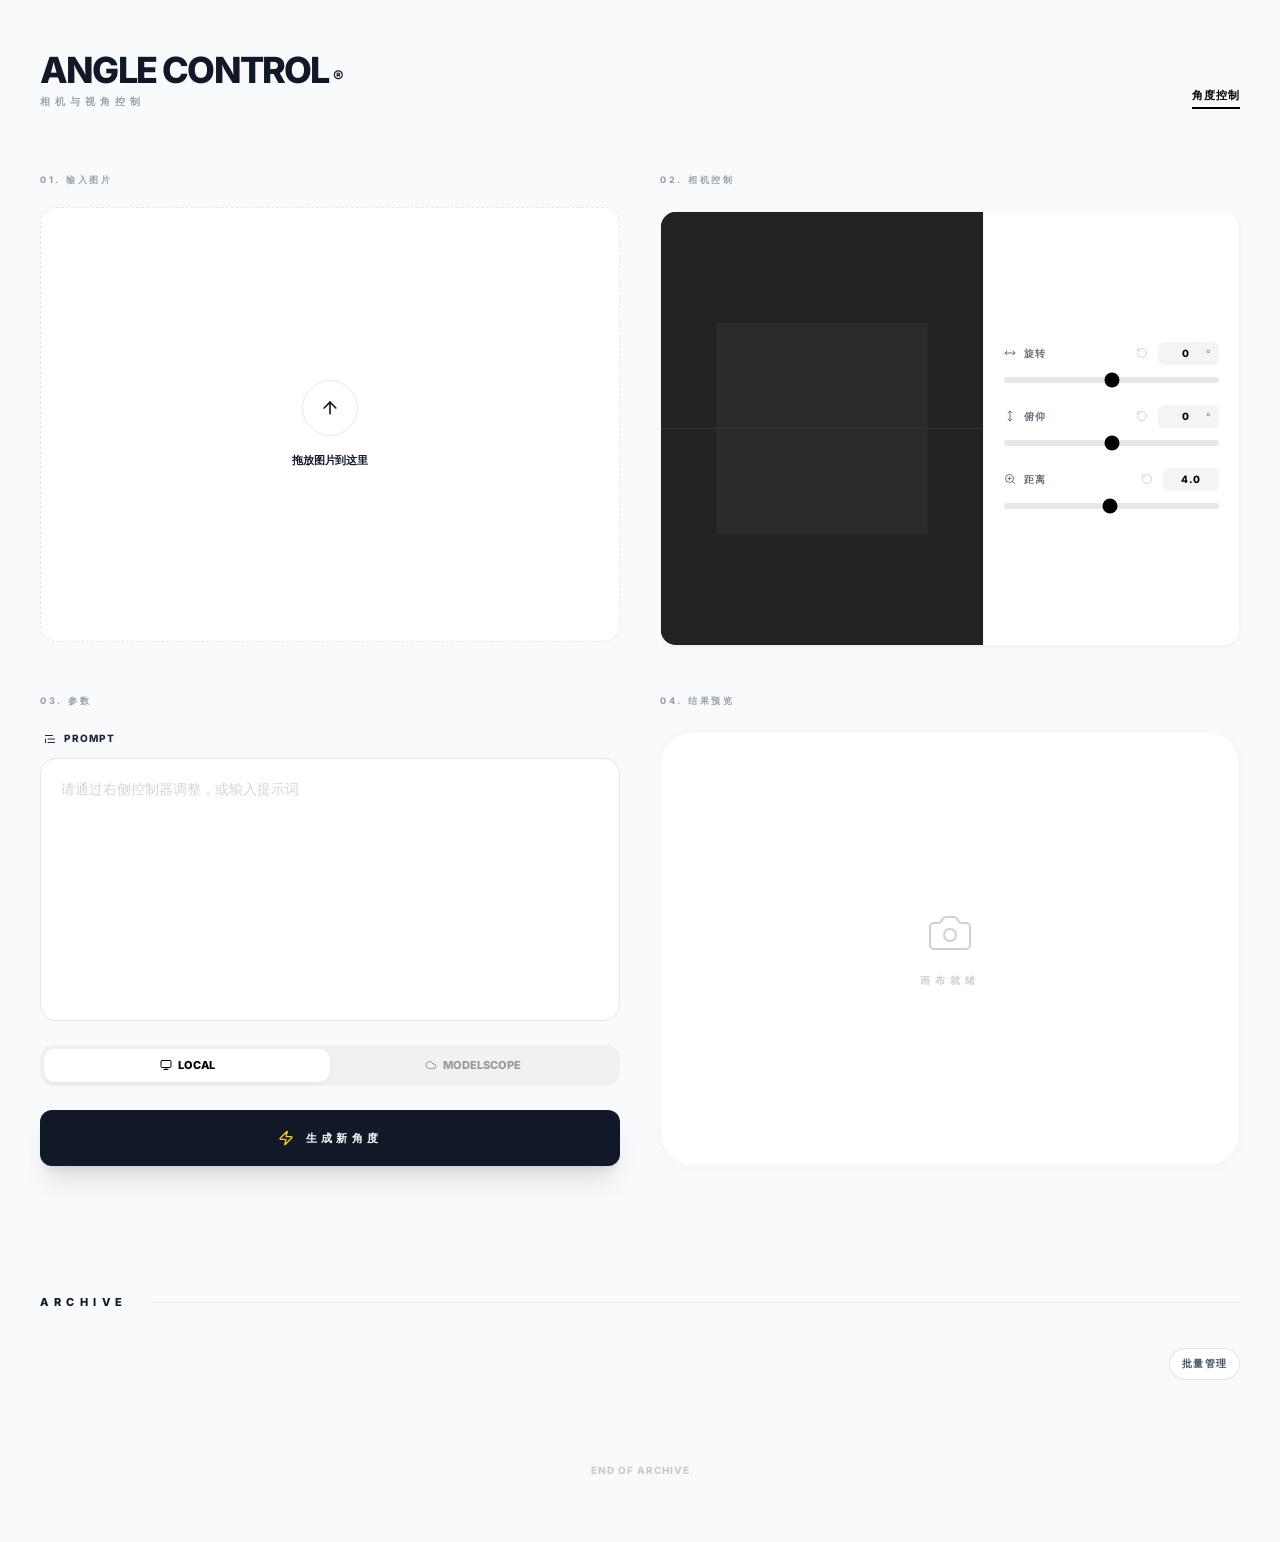
==== static/angle.html @ 814eadd8 "Add files via upload" ====
<!DOCTYPE html>
<html lang="zh-CN">

<head>
    <meta charset="UTF-8">
    <meta name="viewport" content="width=device-width, initial-scale=1.0">
    <link rel="icon" href="/static/images/logo.png" type="image/png">
    <title>Angle Control | 视角重塑</title>
    <script>
        (function(){
            try {
                var theme = localStorage.getItem('studio_theme') || localStorage.getItem('canvas_theme') || 'light';
                if(theme === 'dark') {
                    document.documentElement.classList.add('studio-theme-dark');
                    document.documentElement.classList.add('theme-dark');
                }
            } catch(e) {}
        })();
    </script>
    <script src="/static/vendor/js/tailwindcss-cdn.js?v=2026.05.22"></script>
    <script src="/static/vendor/js/lucide.js?v=2026.05.22"></script>
    <script src="/static/js/theme.js?v=2026.05.22"></script>
    <script src="/static/js/i18n.js?v=2026.05.22"></script>
    <script src="/static/js/image-preview.js?v=2026.05.22"></script>
    <script src="/static/js/history-bulk-manager.js?v=2026.05.22"></script>
    <script type="importmap">
        {
            "imports": {
                "three": "/static/vendor/js/three-0.160.0.module.js?v=2026.05.22"
            }
        }
    </script>
    <style>
        @import url('/static/vendor/css/fonts.css?v=2026.05.22');

        :root {
            --accent: #111827;
            --bg: #f9fafb;
            --card: #ffffff;
            --easing: cubic-bezier(0.4, 0, 0.2, 1);
        }

        /* --- 极简悬浮浅灰滚动条 (无底色/左移) --- */
        *::-webkit-scrollbar {
            width: 10px !important;
            height: 10px !important;
            background: transparent !important;
        }

        *::-webkit-scrollbar-track {
            background: transparent !important;
            border: none !important;
        }

        *::-webkit-scrollbar-thumb {
            background-color: #d8d8d8 !important;
            border: 3px solid transparent !important;
            border-right-width: 5px !important;
            /* 增加右侧间距，使滚动条向左位移 */
            background-clip: padding-box !important;
            border-radius: 10px !important;
        }

        *::-webkit-scrollbar-thumb:hover {
            background-color: #c0c0c0 !important;
        }

        *::-webkit-scrollbar-corner {
            background: transparent !important;
        }

        * {
            scrollbar-width: thin !important;
            scrollbar-color: #d8d8d8 transparent !important;
        }

        body {
            background-color: var(--bg);
            font-family: 'Inter', -apple-system, sans-serif;
            color: var(--accent);
            -webkit-font-smoothing: antialiased;
        }

        .container-box {
            max-width: 1280px;
            margin: 0 auto;
            padding: 0 40px;
            margin-top: 50px;
        }

        /* 统一组件风格 */
        .glass-btn {
            background: #111827;
            transition: all 0.3s var(--easing);
        }

        .glass-btn:hover {
            background: #000;
            transform: translateY(-1px);
            box-shadow: 0 12px 24px rgba(0, 0, 0, 0.1);
        }

        .glass-btn:active {
            transform: scale(0.98);
        }

        .upload-item {
            background: var(--card);
            border: 1px dashed #e2e8f0;
            transition: all 0.4s var(--easing);
        }

        .upload-item:hover {
            border-color: #000;
            background: #fff;
            transform: translateY(-2px);
        }

        .result-frame {
            background: #ffffff;
            border-radius: 32px;
            border: 1px solid #f1f5f9;
            box-shadow: 0 2px 15px rgba(0, 0, 0, 0.02);
        }

        .masonry-grid {
            display: grid;
            grid-template-columns: repeat(2, 1fr);
            gap: 1.25rem;
        }

        @media (min-width: 768px) {
            .masonry-grid {
                grid-template-columns: repeat(4, 1fr);
            }
        }

        .masonry-item {
            aspect-ratio: 1 / 1;
            background: #fff;
            border: 1px solid #f1f5f9;
            border-radius: 24px;
            overflow: hidden;
            transition: all 0.5s var(--easing);
            position: relative;
        }

        .masonry-item:hover {
            transform: translateY(-6px);
            box-shadow: 0 20px 40px rgba(0, 0, 0, 0.08);
        }

        .nano-input {
            background: #ffffff;
            border-radius: 16px;
            transition: all 0.3s ease;
            border: 1px solid #e5e7eb;
        }

        .nano-input:focus {
            background: #ffffff;
            box-shadow: 0 0 0 2px #000;
            border-color: transparent;
        }

        @keyframes b-loading {
            0% {
                transform: scale(1);
                background: #000;
            }

            50% {
                transform: scale(1.15);
                background: #444;
            }

            100% {
                transform: scale(1);
                background: #000;
            }
        }

        .loading-box {
            width: 10px;
            height: 10px;
            animation: b-loading 1s infinite var(--easing);
        }

        /* 复合切换组件样式 - 来自 zimage */
        .mode-switcher {
            position: relative;
            background: #f1f1f1;
            padding: 4px;
            border-radius: 14px;
            display: flex;
            width: 100%;
        }

        .mode-btn {
            position: relative;
            z-index: 10;
            flex: 1;
            padding: 8px 0;
            text-align: center;
            font-size: 11px;
            font-weight: 800;
            text-transform: uppercase;
            color: #999;
            transition: color 0.3s ease;
            cursor: pointer;
        }

        .mode-btn.active {
            color: #000;
        }

        .mode-glider {
            position: absolute;
            height: calc(100% - 8px);
            width: calc(50% - 4px);
            background: #fff;
            border-radius: 11px;
            box-shadow: 0 2px 5px rgba(0, 0, 0, 0.05);
            transition: transform 0.3s var(--easing);
            z-index: 1;
        }
    </style>
    <link rel="stylesheet" href="/static/css/theme.css?v=2026.05.22">
</head>

<body class="selection:bg-black selection:text-white">

    <div class="container-box">
        <header class="flex flex-col md:flex-row justify-between items-end mb-16 gap-6">
            <div class="space-y-1">
                <h1 class="text-4xl font-extrabold tracking-[-0.05em] flex items-center">
                    ANGLE CONTROL<span class="text-base mt-3 ml-1">®</span>
                </h1>
                <p class="text-[10px] font-bold uppercase tracking-[0.5em] text-gray-400" data-i18n="studio.cameraPerspective">Camera & Perspective Control
                </p>
            </div>
            <nav class="flex gap-8 text-[11px] font-bold uppercase tracking-widest text-gray-500">
                <span class="text-black border-b-2 border-black pb-1" data-i18n="nav.angle">Angle</span>
            </nav>
        </header>

        <main class="space-y-12">
            <!-- Row 1: Upload and 3D Control -->
            <div class="grid grid-cols-1 md:grid-cols-2 gap-10 items-start">
                <section class="group w-full">
                    <h3 class="text-[9px] font-black uppercase tracking-[0.3em] mb-5 text-gray-400">01. <span data-i18n="studio.inputSource">Input Source</span>
                    </h3>
                    <div id="dropzone"
                        class="upload-item relative overflow-hidden rounded-2xl aspect-[4/3] flex flex-col items-center justify-center cursor-pointer">
                        <input type="file" id="fileInput" class="hidden" accept="image/*">

                        <div id="uploadContent" class="text-center space-y-4">
                            <div
                                class="w-14 h-14 rounded-full border border-gray-200 bg-white flex items-center justify-center mx-auto group-hover:bg-black group-hover:text-white group-hover:border-black transition-all duration-500">
                                <i data-lucide="arrow-up" class="w-5 h-5"></i>
                            </div>
                            <p class="text-[11px] font-bold uppercase tracking-tight" data-i18n="studio.dropImage">Drop image here</p>
                        </div>

                        <img id="previewImg" class="hidden absolute inset-0 w-full h-full object-cover">

                        <div id="changeOverlay"
                            class="hidden absolute inset-0 bg-black/10 backdrop-blur-sm items-center justify-center opacity-0 hover:opacity-100 transition-opacity">
                            <span
                                class="bg-white px-5 py-2 rounded-full text-[10px] font-bold uppercase tracking-widest shadow-2xl" data-i18n="studio.change">Change</span>
                        </div>
                    </div>
                </section>

                <section id="cameraControl" class="space-y-6 w-full">
                    <h3 class="text-[9px] font-black uppercase tracking-[0.3em] text-gray-400">02. <span data-i18n="studio.cameraControl">Camera Control</span></h3>
                    <div
                        class="w-full aspect-[4/3] flex flex-col md:flex-row bg-white rounded-2xl border border-gray-100 shadow-sm overflow-hidden">
                        <!-- 3D View -->
                        <div id="threeContainer" class="relative flex-1 bg-[#222] h-full min-h-0"></div>

                        <!-- Controls -->
                        <div
                            class="w-full md:w-64 flex-shrink-0 p-5 flex flex-col justify-center gap-4 border-l border-gray-100 bg-white overflow-y-auto">
                            <!-- Horizontal -->
                            <div class="space-y-3">
                                <div
                                    class="flex justify-between items-center text-[10px] font-bold uppercase tracking-wider text-gray-500">
                                    <div class="flex items-center gap-2">
                                        <i data-lucide="move-horizontal" class="w-3 h-3"></i>
                                        <span data-i18n="studio.rotation">Rotation</span>
                                    </div>
                                    <div class="flex items-center gap-1.5">
                                        <button onclick="resetControl('h')"
                                            class="text-gray-300 hover:text-black transition-colors p-1" title="Reset">
                                            <i data-lucide="rotate-ccw" class="w-3 h-3"></i>
                                        </button>
                                        <div class="flex items-center bg-gray-100 rounded-md px-2">
                                            <input type="number" id="val-horizontal" value="0"
                                                class="w-10 bg-transparent py-1 text-black text-center outline-none border-none p-0 text-[10px] font-bold [appearance:textfield] [&::-webkit-outer-spin-button]:appearance-none [&::-webkit-inner-spin-button]:appearance-none"
                                                oninput="syncInput('h')">
                                            <span class="text-gray-400 select-none text-[10px]">°</span>
                                        </div>
                                    </div>
                                </div>
                                <input type="range" id="rotate-h" min="-90" max="90" value="0"
                                    class="w-full h-1.5 bg-gray-200 rounded-lg appearance-none cursor-pointer accent-black">
                            </div>

                            <!-- Vertical -->
                            <div class="space-y-3">
                                <div
                                    class="flex justify-between items-center text-[10px] font-bold uppercase tracking-wider text-gray-500">
                                    <div class="flex items-center gap-2">
                                        <i data-lucide="move-vertical" class="w-3 h-3"></i>
                                        <span data-i18n="studio.pitch">Pitch</span>
                                    </div>
                                    <div class="flex items-center gap-1.5">
                                        <button onclick="resetControl('v')"
                                            class="text-gray-300 hover:text-black transition-colors p-1" title="Reset">
                                            <i data-lucide="rotate-ccw" class="w-3 h-3"></i>
                                        </button>
                                        <div class="flex items-center bg-gray-100 rounded-md px-2">
                                            <input type="number" id="val-vertical" value="0"
                                                class="w-10 bg-transparent py-1 text-black text-center outline-none border-none p-0 text-[10px] font-bold [appearance:textfield] [&::-webkit-outer-spin-button]:appearance-none [&::-webkit-inner-spin-button]:appearance-none"
                                                oninput="syncInput('v')">
                                            <span class="text-gray-400 select-none text-[10px]">°</span>
                                        </div>
                                    </div>
                                </div>
                                <input type="range" id="rotate-v" min="-90" max="90" value="0"
                                    class="w-full h-1.5 bg-gray-200 rounded-lg appearance-none cursor-pointer accent-black">
                            </div>

                            <!-- Distance -->
                            <div class="space-y-3">
                                <div
                                    class="flex justify-between items-center text-[10px] font-bold uppercase tracking-wider text-gray-500">
                                    <div class="flex items-center gap-2">
                                        <i data-lucide="zoom-in" class="w-3 h-3"></i>
                                        <span data-i18n="studio.distance">Distance</span>
                                    </div>
                                    <div class="flex items-center gap-1.5">
                                        <button onclick="resetControl('d')"
                                            class="text-gray-300 hover:text-black transition-colors p-1" title="Reset">
                                            <i data-lucide="rotate-ccw" class="w-3 h-3"></i>
                                        </button>
                                        <div class="flex items-center bg-gray-100 rounded-md px-2">
                                            <input type="number" id="val-distance" value="4.0" step="0.1"
                                                class="w-10 bg-transparent py-1 text-black text-center outline-none border-none p-0 text-[10px] font-bold [appearance:textfield] [&::-webkit-outer-spin-button]:appearance-none [&::-webkit-inner-spin-button]:appearance-none"
                                                oninput="syncInput('d')">
                                        </div>
                                    </div>
                                </div>
                                <input type="range" id="distance" min="0.1" max="8" value="4" step="0.1"
                                    class="w-full h-1.5 bg-gray-200 rounded-lg appearance-none cursor-pointer accent-black">
                            </div>
                        </div>
                    </div>
                </section>
            </div>

            <!-- Row 2: Parameters & Result -->
            <div class="grid grid-cols-1 md:grid-cols-2 gap-10 items-stretch">
                <section class="flex flex-col space-y-6">
                    <h3 class="text-[9px] font-black uppercase tracking-[0.3em] text-gray-400">03. <span data-i18n="studio.parameters">Parameters</span></h3>

                    <div class="space-y-3 flex-1 flex flex-col">
                        <div class="flex items-center gap-2 text-gray-800 ml-1">
                            <i data-lucide="text-quote" class="w-3 h-3"></i>
                            <span class="text-[10px] font-bold uppercase tracking-widest">Prompt</span>
                        </div>
                        <textarea id="promptInput"
                            class="nano-input w-full flex-1 p-5 text-sm outline-none resize-none placeholder-gray-300"
                            placeholder="请通过右侧控制器调整，或输入提示词"></textarea>
                    </div>

                    <!-- Engine Switcher -->
                    <div class="mode-switcher">
                        <div id="modeLocal" class="mode-btn active flex items-center justify-center gap-1.5"
                            onclick="switchEngine('local')">
                            <i data-lucide="monitor" class="w-3 h-3"></i>
                            <span>Local</span>
                        </div>
                        <div id="modeCloud" class="mode-btn flex items-center justify-center gap-1.5"
                            onclick="switchEngine('cloud')">
                            <i data-lucide="cloud" class="w-3 h-3"></i>
                            <span>ModelScope</span>
                        </div>
                        <div id="glider" class="mode-glider"></div>
                    </div>

                    <button id="genBtn" onclick="handleGenerate()"
                        class="glass-btn w-full py-5 text-white rounded-xl font-bold text-[11px] uppercase tracking-[0.4em] flex items-center justify-center gap-3 shadow-xl shadow-black/10 disabled:opacity-50 disabled:cursor-not-allowed">
                        <i data-lucide="zap" id="btnIcon" class="w-4 h-4 text-yellow-400"></i>
                        <span id="btnText" data-i18n="studio.generateAngle">Generate New Angle</span>
                    </button>
                </section>

                <section class="space-y-6 flex flex-col">
                    <h3 class="text-[9px] font-black uppercase tracking-[0.3em] text-gray-400">04. <span data-i18n="studio.resultPreview">Result Preview</span></h3>
                    <div id="resultBox"
                        class="result-frame relative aspect-[4/3] w-full flex items-center justify-center overflow-hidden group">
                        <div id="emptyState" class="text-center space-y-4 opacity-20">
                            <i data-lucide="camera" class="w-12 h-12 mx-auto stroke-[1px]"></i>
                            <p class="text-[10px] font-black tracking-[0.5em] uppercase" data-i18n="studio.canvasReady">Canvas Ready</p>
                        </div>

                        <div id="loadingState" class="hidden flex flex-col items-center gap-5 w-full max-w-[80%]">
                            <div class="loading-box"></div>
                            <p class="text-[10px] font-bold uppercase tracking-[0.4em] animate-pulse" data-i18n="studio.processing">Processing...</p>
                            <!-- Progress Bar -->
                            <div id="cloud-progress-container" class="hidden w-full mt-4">
                                <div class="flex justify-between text-[9px] font-bold text-gray-400 mb-1 uppercase tracking-widest">
                                    <span id="cloud-status-text">Pending...</span>
                                    <span id="cloud-percent">0%</span>
                                </div>
                                <div class="w-full bg-gray-100 rounded-full h-1.5 overflow-hidden">
                                    <div id="cloud-progress-bar" class="bg-black h-full rounded-full transition-all duration-300" style="width: 0%"></div>
                                </div>
                            </div>
                        </div>

                        <div id="textResult"
                            class="hidden w-full h-full p-12 flex flex-col items-center justify-center text-center space-y-8">
                            <i data-lucide="terminal" class="w-12 h-12 text-gray-300 mx-auto"></i>
                            <div class="space-y-4 max-w-md">
                                <p class="text-[10px] font-bold uppercase tracking-[0.5em] text-gray-400" data-i18n="studio.generatedCommand">Generated
                                    Command
                                </p>
                                <h2 id="generatedText" class="text-2xl font-bold leading-relaxed text-gray-900"></h2>
                            </div>
                            <button onclick="copyText()"
                                class="px-8 py-3 bg-gray-100 hover:bg-black hover:text-white rounded-full text-[10px] font-bold uppercase tracking-widest transition-all flex items-center gap-2">
                                <i data-lucide="copy" class="w-3 h-3"></i><span data-i18n="studio.copy">Copy</span>
                            </button>
                        </div>

                        <img id="outputImg"
                            class="hidden w-full h-full object-contain p-8 cursor-zoom-in transition-all duration-700 hover:scale-[1.02]"
                            onclick="zoomImage()">

                        <a id="downloadBtn" href="#" download
                            class="hidden absolute bottom-8 right-8 w-14 h-14 bg-white shadow-2xl rounded-2xl flex items-center justify-center hover:bg-black hover:text-white transition-all duration-500 border border-gray-100">
                            <i data-lucide="download" class="w-5 h-5"></i>
                        </a>
                    </div>
                </section>
            </div>
        </main>

        <section class="mt-32">
            <div class="flex items-center gap-6 mb-10">
                <h2 class="text-[11px] font-black uppercase tracking-[0.5em]">Archive</h2>
                <div class="h-px flex-1 bg-black/5"></div>
            </div>
            <div id="masonry" class="masonry-grid"></div>
            <div id="loadMoreTrigger"
                class="py-16 text-center opacity-20 text-[10px] font-bold uppercase tracking-widest">
                End of Archive
            </div>
        </section>
    </div>

    <div id="lightbox" onclick="handleOutsideClick(event)"
        class="hidden fixed inset-0 z-50 bg-white/95 backdrop-blur-3xl flex items-center justify-center p-8">
        <button onclick="closeLightbox()"
            class="absolute top-10 right-10 p-2 hover:rotate-90 transition-transform duration-500">
            <i data-lucide="x" class="w-8 h-8"></i>
        </button>

        <div class="w-full h-full flex flex-col items-center justify-center" style="max-width:min(1280px, 92vw)">
            <div id="lightboxFrame" class="studio-preview-frame hidden">
                <img id="lightboxImg" src="" class="studio-preview-img" alt="preview">
                <div id="lightboxRes" data-no-pan
                    class="absolute top-4 left-4 bg-black/30 backdrop-blur-md border border-white/20 text-white px-3 py-1.5 rounded-full text-[10px] font-medium tracking-wider opacity-0 transition-opacity duration-300 pointer-events-none z-10">
                </div>
            </div>
            <div class="mt-8">
                <button onclick="downloadLightboxImage()"
                    class="px-10 py-4 bg-black text-white rounded-full text-[10px] font-black uppercase tracking-widest flex items-center gap-3 shadow-xl">
                    <i data-lucide="save" class="w-4 h-4"></i> Save Master
                </button>
            </div>
        </div>
    </div>

    <script type="module">
        import * as THREE from 'three';

        // Initialize WebSocket Listener for Cloud Progress
        window.addEventListener('message', function(event) {
            const data = event.data;
            if (data && data.type === 'cloud_status') {
                updateCloudProgress(data);
            }
        });

        function updateCloudProgress(data) {
            const container = document.getElementById('cloud-progress-container');
            const statusText = document.getElementById('cloud-status-text');
            const progressBar = document.getElementById('cloud-progress-bar');
            const percentText = document.getElementById('cloud-percent');

            if (!container || !statusText || !progressBar) return;

            // Show container if hidden
            if (container.classList.contains('hidden')) {
                container.classList.remove('hidden');
            }

            // Update UI
            if (data.status) {
                // Simplify status text (remove internal details if needed)
                let displayStatus = data.status;
                if (displayStatus.includes("PENDING")) displayStatus = "Queueing...";
                if (displayStatus.includes("RUNNING")) displayStatus = "Generating...";
                statusText.innerText = displayStatus;
            }

            if (typeof data.progress !== 'undefined' && typeof data.total !== 'undefined') {
                const percent = Math.min(100, Math.round((data.progress / data.total) * 100));
                progressBar.style.width = `${percent}%`;
                percentText.innerText = `${percent}%`;
            }
        }

        const container = document.getElementById('threeContainer');
        const scene = new THREE.Scene();
        scene.background = new THREE.Color(0x222222);

        // Camera setup
        const camera = new THREE.PerspectiveCamera(75, 1, 0.1, 1000);

        // Renderer setup
        const renderer = new THREE.WebGLRenderer({ antialias: true, alpha: true });
        renderer.setSize(container.clientWidth, container.clientHeight);
        renderer.setPixelRatio(window.devicePixelRatio);
        container.appendChild(renderer.domElement);

        // Objects
        const geometry = new THREE.PlaneGeometry(3, 3);
        const material = new THREE.MeshStandardMaterial({
            color: 0x444444,
            side: THREE.DoubleSide
        });
        const cube = new THREE.Mesh(geometry, material);
        scene.add(cube);

        const gridHelper = new THREE.GridHelper(20, 20, 0x444444, 0x333333);
        scene.add(gridHelper);

        // Lighting
        const ambientLight = new THREE.AmbientLight(0xffffff, 0.6);
        scene.add(ambientLight);
        const pointLight = new THREE.DirectionalLight(0xffffff, 1);
        pointLight.position.set(5, 10, 7);
        scene.add(pointLight);

        // Camera Logic
        const sliderH = document.getElementById('rotate-h');
        const sliderV = document.getElementById('rotate-v');
        const sliderD = document.getElementById('distance');
        const valH = document.getElementById('val-horizontal');
        const valV = document.getElementById('val-vertical');
        const valD = document.getElementById('val-distance');

        window.updateCamera = function () {
            const lon = parseFloat(sliderH.value);
            const lat = parseFloat(sliderV.value);
            const dist = parseFloat(sliderD.value);

            // Sync inputs (avoid overwriting if active)
            if (document.activeElement !== valH) valH.value = lon;
            if (document.activeElement !== valV) valV.value = lat;
            if (document.activeElement !== valD) valD.value = dist.toFixed(1);

            const phi = THREE.MathUtils.degToRad(90 - lat);
            const theta = THREE.MathUtils.degToRad(lon);

            camera.position.x = dist * Math.sin(phi) * Math.sin(theta);
            camera.position.y = dist * Math.cos(phi);
            camera.position.z = dist * Math.sin(phi) * Math.cos(theta);
            camera.lookAt(0, 0, 0);

            // Real-time update prompt
            updatePromptWithAngle(lon, lat, dist);
        }

        window.syncInput = (type) => {
            if (type === 'h') {
                let v = parseFloat(valH.value);
                if (!isNaN(v)) sliderH.value = v;
            } else if (type === 'v') {
                let v = parseFloat(valV.value);
                if (!isNaN(v)) sliderV.value = v;
            } else if (type === 'd') {
                let v = parseFloat(valD.value);
                if (!isNaN(v)) sliderD.value = v;
            }
            window.updateCamera();
        };

        window.resetControl = (type) => {
            if (type === 'h') {
                sliderH.value = 0;
                valH.value = 0;
            } else if (type === 'v') {
                sliderV.value = 0;
                valV.value = 0;
            } else if (type === 'd') {
                sliderD.value = 4;
                valD.value = 4;
            }
            window.updateCamera();
        };

        function updatePromptWithAngle(h, v, d) {
            let parts = [];
            if (h !== 0) {
                const dir = h > 0 ? "向右" : "向左";
                parts.push(`${dir}旋转${Math.abs(h)}度`);
            }
            if (v !== 0) {
                const dir = v > 0 ? "俯视" : "仰视";
                parts.push(`${dir}${Math.abs(v)}度`);
            }

            // Distance logic
            let lensText = "";
            if (d > 4) {
                lensText = "使用广角镜头";
            } else if (d < 4) {
                lensText = "使用特写镜头";
            }

            // Removed "保持原位" default text to show placeholder

            let resultText = "";
            if (parts.length > 0) {
                resultText = `将相机${parts.join("，")}`;
            }

            if (lensText) {
                resultText += (resultText ? "，" : "将相机") + lensText;
            }

            const promptInput = document.getElementById('promptInput');
            let currentText = promptInput.value;

            // Regex to find existing angle command (including lens info)
            const regex = /将相机.*?(?=(\n|$))/g;

            if (regex.test(currentText)) {
                // Replace existing
                promptInput.value = currentText.replace(regex, resultText);
            } else {
                // Append if not exists and resultText is not empty
                if (resultText) {
                    if (currentText.trim()) {
                        promptInput.value = currentText.trim() + '\n' + resultText;
                    } else {
                        promptInput.value = resultText;
                    }
                }
            }
        }

        sliderH.addEventListener('input', window.updateCamera);
        sliderV.addEventListener('input', window.updateCamera);
        sliderD.addEventListener('input', window.updateCamera);
        window.updateCamera();

        // Animation Loop
        function animate() {
            requestAnimationFrame(animate);
            renderer.render(scene, camera);
        }
        animate();

        // Handle Resize
        const resizeObserver = new ResizeObserver(() => {
            const w = container.clientWidth;
            const h = container.clientHeight;
            camera.aspect = w / h;
            camera.updateProjectionMatrix();
            renderer.setSize(w, h);
        });
        resizeObserver.observe(container);

        // Expose function to update texture
        window.update3DTexture = (url) => {
            new THREE.TextureLoader().load(url, (texture) => {
                texture.colorSpace = THREE.SRGBColorSpace;

                // Adjust plane aspect ratio to match image
                const imageAspect = texture.image.width / texture.image.height;
                cube.scale.set(1, 1 / imageAspect, 1);
                if (imageAspect > 1) {
                    cube.scale.set(1, 1 / imageAspect, 1);
                    // Reset base scale to 3
                    cube.geometry.dispose();
                    cube.geometry = new THREE.PlaneGeometry(3, 3 / imageAspect);
                    cube.scale.set(1, 1, 1);
                } else {
                    cube.geometry.dispose();
                    cube.geometry = new THREE.PlaneGeometry(3 * imageAspect, 3);
                    cube.scale.set(1, 1, 1);
                }

                cube.material = new THREE.MeshBasicMaterial({
                    map: texture,
                    side: THREE.DoubleSide
                });
                cube.material.needsUpdate = true;

                // Show control panel (already visible, but keep logic safe)
                document.getElementById('cameraControl').classList.remove('hidden');

                // Force resize check after texture load
                setTimeout(() => {
                    const w = container.clientWidth;
                    const h = container.clientHeight;
                    camera.aspect = w / h;
                    camera.updateProjectionMatrix();
                    renderer.setSize(w, h);
                }, 100);
            });
        };
    </script>

    <script>
        lucide.createIcons();
        function tr(key){ return window.StudioI18n ? StudioI18n.t(key) : key; }
        function applyLanguage(lang){
            if(lang && window.StudioI18n) StudioI18n.set(lang);
            document.title = tr('nav.angle');
            const btnText = document.getElementById('btnText');
            if(btnText && !document.getElementById('genBtn')?.disabled) btnText.textContent = tr('studio.generateAngle');
        }
        window.addEventListener('message', event => {
            if(event.data?.type === 'studio-lang') applyLanguage(event.data.lang);
        });
        window.addEventListener('studio-lang-change', () => { document.title = tr('nav.angle'); });
        
        // --- Engine Switcher Logic (UI Only) ---
        let currentEngine = 'local';
        const ENGINE_MODE_KEY = 'angle_engine_mode';

        window.switchEngine = function(mode) {
            currentEngine = mode;
            localStorage.setItem(ENGINE_MODE_KEY, mode);

            const glider = document.getElementById('glider');
            const localBtn = document.getElementById('modeLocal');
            const cloudBtn = document.getElementById('modeCloud');

            if (mode === 'local') {
                glider.style.transform = 'translateX(0)';
                localBtn.classList.add('active');
                cloudBtn.classList.remove('active');
            } else {
                glider.style.transform = 'translateX(100%)';
                cloudBtn.classList.add('active');
                localBtn.classList.remove('active');
            }
        };

        function generateUUID() {
            if (typeof crypto !== 'undefined' && crypto.randomUUID) {
                try { return crypto.randomUUID(); } catch (e) { }
            }
            return 'xxxxxxxx-xxxx-4xxx-yxxx-xxxxxxxxxxxx'.replace(/[xy]/g, function (c) {
                var r = Math.random() * 16 | 0, v = c == 'x' ? r : (r & 0x3 | 0x8);
                return v.toString(16);
            });
        }
        const CLIENT_ID = localStorage.getItem("client_id") || generateUUID();
        localStorage.setItem("client_id", CLIENT_ID);

        let uploadedPath = "";
        let uploadedFile = null; // Store raw file for cloud upload
        let currentResult = null;
        let allHistory = [];
        let currentIndex = 0;
        const PAGE_SIZE = 30;

        const dropzone = document.getElementById('dropzone');
        const fileInput = document.getElementById('fileInput');
        const previewImg = document.getElementById('previewImg');
        const promptInput = document.getElementById('promptInput');

        dropzone.onclick = () => fileInput.click();
        fileInput.onchange = (e) => handleFile(e.target.files[0]);

        // Drag and Drop
        dropzone.addEventListener('dragover', (e) => {
            e.preventDefault();
            dropzone.classList.add('border-black', 'bg-gray-50');
        });
        dropzone.addEventListener('dragleave', () => {
            dropzone.classList.remove('border-black', 'bg-gray-50');
        });
        dropzone.addEventListener('drop', (e) => {
            e.preventDefault();
            dropzone.classList.remove('border-black', 'bg-gray-50');
            if (e.dataTransfer.files && e.dataTransfer.files[0]) {
                handleFile(e.dataTransfer.files[0]);
            }
        });

        // Paste support
        let isHovering = false;
        dropzone.addEventListener('mouseenter', () => isHovering = true);
        dropzone.addEventListener('mouseleave', () => isHovering = false);
        window.addEventListener('paste', (e) => {
            if (!isHovering) return;
            const items = (e.clipboardData || e.originalEvent.clipboardData).items;
            for (let item of items) {
                if (item.kind === 'file' && item.type.startsWith('image/')) {
                    const file = item.getAsFile();
                    handleFile(file);
                    break;
                }
            }
        });

        async function handleFile(file) {
            if (!file) return;
            uploadedFile = file; // Store for cloud usage
            const btn = document.getElementById('genBtn');
            const btnText = document.getElementById('btnText');

            btn.disabled = true;
            btnText.innerText = tr('studio.uploading');

            const reader = new FileReader();
            reader.onload = (e) => {
                previewImg.src = e.target.result;
                previewImg.classList.remove('hidden');
                document.getElementById('uploadContent').classList.add('opacity-0');
                document.getElementById('changeOverlay').classList.replace('hidden', 'flex');

                // Automatically apply to 3D scene
                if (window.update3DTexture) {
                    window.update3DTexture(e.target.result);
                }
            };
            reader.readAsDataURL(file);

            const formData = new FormData();
            formData.append('files', file);
            try {
                const res = await fetch('/api/upload', { method: 'POST', body: formData });
                const data = await res.json();
                uploadedPath = data.files[0].comfy_name;
                btn.disabled = false;
                btnText.innerText = tr('studio.generateAngle');
            } catch (err) {
                console.error("Upload error");
                btnText.innerText = tr('studio.uploadFailed');
                btn.disabled = false;
            }
        }

        function applyAngleToPrompt() {
            const h = parseInt(document.getElementById('rotate-h').value);
            const v = parseInt(document.getElementById('rotate-v').value);

            let parts = [];
            if (h !== 0) {
                const dir = h > 0 ? "向右" : "向左";
                parts.push(`${dir}旋转${Math.abs(h)}度`);
            }
            if (v !== 0) {
                const dir = v > 0 ? "俯视" : "仰视";
                parts.push(`${dir}${Math.abs(v)}度`);
            }

            if (parts.length === 0) {
                parts.push("保持原位");
            }

            const resultText = `将相机${parts.join("，")}`;

            const promptInput = document.getElementById('promptInput');
            // Check if there is existing content, if so append new line
            if (promptInput.value.trim()) {
                promptInput.value += '\n' + resultText;
            } else {
                promptInput.value = resultText;
            }

            // Visual feedback
            promptInput.style.transition = "0.2s";
            promptInput.style.borderColor = "#000";
            promptInput.style.boxShadow = "0 0 0 2px rgba(0,0,0,0.1)";
            setTimeout(() => {
                promptInput.style.borderColor = "";
                promptInput.style.boxShadow = "";
            }, 500);
        }

        async function runCloudTask() {
            if (!uploadedFile) throw new Error("Please upload an image first");

            // Get token from centralized management (Personal -> Global)
            let token = localStorage.getItem('modelscope_api_token');
            
            if (!token) {
                try {
                    const res = await fetch('/api/config/token');
                    if (res.ok) {
                        const data = await res.json();
                        if (data.token) token = data.token;
                    }
                } catch (e) {
                    console.warn("Failed to fetch global token", e);
                }
            }

            if (!token) {
                if (window.parent && typeof window.parent.openTokenModal === 'function') {
                    window.parent.openTokenModal();
                    // Allow the error to propagate so user sees the message
                    // const err = new Error("请先点击右上角设置 ModelScope Token");
                    // err.silent = true;
                    // throw err;
                }
                throw new Error("请先点击右上角设置 ModelScope Token");
            }

            // Convert image to Base64
            const toBase64 = file => new Promise((resolve, reject) => {
                const reader = new FileReader();
                reader.readAsDataURL(file);
                reader.onload = () => resolve(reader.result);
                reader.onerror = error => reject(error);
            });

            const dataUri = await toBase64(uploadedFile);
            console.log("DataURI generated, length:", dataUri.length);

            // Submit task via dedicated Angle endpoint
            // Get Client ID from parent if available
            let clientId = null;
            try {
                if (window.parent && window.parent.CID) {
                    clientId = window.parent.CID;
                }
            } catch (e) { console.warn("Cannot access parent CID", e); }

            const payload = {
                "prompt": promptInput.value,
                "api_key": token,
                "type": "angle",
                "model": "Qwen/Qwen-Image-Edit-2511",
                "image_urls": [dataUri],
                "client_id": clientId
            };

            // Reset Progress Bar
            document.getElementById('cloud-progress-container').classList.add('hidden');
            document.getElementById('cloud-progress-bar').style.width = '0%';
            document.getElementById('cloud-percent').innerText = '0%';

            let response;
            try {
                 response = await fetch('/api/angle/generate', {
                    method: 'POST',
                    headers: { 'Content-Type': 'application/json' },
                    body: JSON.stringify(payload)
                });
            } catch (netErr) {
                 throw new Error(`Network Error: ${netErr.message}`);
            }

            // Handle Timeout / Continue Loop
            while (response.ok) {
                 const data = await response.json();
                 
                 // If success with URL
                 if (data.url) {
                     return { images: [data.url] };
                 }

                 // If timeout status, ask user
                 if (data.status === 'timeout') {
                     const taskId = data.task_id;
                     const userContinue = confirm("Cloud generation is taking longer than expected (300s). The queue might be full.\n\nDo you want to continue waiting?");
                     
                     if (userContinue) {
                         // Call poll endpoint
                         const pollPayload = {
                             "task_id": taskId,
                             "api_key": token,
                             "client_id": clientId
                         };
                         
                         // Update UI to show we are still waiting
                         updateCloudProgress({status: "Resuming...", progress: 0, total: 150});
                         
                         response = await fetch('/api/angle/poll_status', {
                            method: 'POST',
                            headers: { 'Content-Type': 'application/json' },
                            body: JSON.stringify(pollPayload)
                         });
                         continue; // Loop back to check response
                     } else {
                         throw new Error("User cancelled waiting.");
                     }
                 }
                 
                 // Unknown success response
                 throw new Error("Unknown response format");
            }

            if (!response.ok) {
                 const errText = await response.text();
                 // Try to parse JSON error if possible
                 try {
                     const errJson = JSON.parse(errText);
                     if (errJson.detail) throw new Error(errJson.detail);
                 } catch (e) {}
                 throw new Error(`Generation Failed: ${errText}`);
            }

            const data = await response.json();
            if (data.url) {
                return {
                    images: [data.url]
                };
            } else {
                throw new Error("No image URL in response");
            }
        }

        async function handleGenerate() {
            if (!uploadedPath && currentEngine === 'local') {
                // ... existing local check ...
                const dropzone = document.getElementById('dropzone');
                dropzone.style.transition = "0.2s";
                dropzone.style.borderColor = "#ef4444";
                dropzone.style.transform = "scale(0.98)";
                setTimeout(() => {
                    dropzone.style.borderColor = "";
                    dropzone.style.transform = "scale(1)";
                }, 300);
                return;
            }
            
            if (!uploadedFile && currentEngine === 'cloud') {
                 alert("Please upload an image first");
                 return;
            }

            // Allow manual prompt even if angle not applied, but require prompt input
            if (!promptInput.value.trim()) {
                promptInput.style.transition = "0.2s";
                promptInput.style.borderColor = "#ef4444";
                setTimeout(() => {
                    promptInput.style.borderColor = "";
                }, 300);
                return;
            }

            const btn = document.getElementById('genBtn');
            const btnText = document.getElementById('btnText');

            btn.disabled = true;
            btn.style.backgroundColor = '#333';
            btn.innerHTML = `<i data-lucide="zap" class="w-4 h-4 text-yellow-400 fill-yellow-400 animate-pulse"></i><span class="tracking-[0.4em] text-[11px] uppercase">${tr('studio.processing')}</span>`;
            lucide.createIcons();

            document.getElementById('emptyState').classList.add('hidden');
            document.getElementById('outputImg').classList.add('hidden');
            document.getElementById('textResult').classList.add('hidden'); // Ensure text result is hidden
            document.getElementById('loadingState').classList.remove('hidden');

            try {
                let data;
                
                if (currentEngine === 'cloud') {
                    // Cloud Logic
                    data = await runCloudTask();
                } else {
                    // Local Logic
                    const seed = Math.floor(Math.random() * 1000000000000000);
                    const res = await fetch('/api/generate', {
                        method: 'POST',
                        headers: { 'Content-Type': 'application/json' },
                        body: JSON.stringify({
                            workflow_json: "2511.json",
                            params: {
                                "31": { "image": uploadedPath },
                                "11": { "prompt": promptInput.value },
                                "14": { "seed": seed }
                            },
                            type: "angle",
                            client_id: CLIENT_ID
                        })
                    });
                    data = await res.json();
                    if (data.error) throw new Error(data.error);
                    if (!data.images?.length) throw new Error("No images returned");
                }

                currentResult = data;
                const outputImg = document.getElementById('outputImg');
                const downloadBtn = document.getElementById('downloadBtn');

                outputImg.src = data.images[0];
                outputImg.classList.remove('hidden');
                document.getElementById('loadingState').classList.add('hidden');

                downloadBtn.href = data.images[0];
                downloadBtn.classList.remove('hidden');
                downloadBtn.download = `Angle-${Date.now()}.png`;

                btn.style.backgroundColor = '';
                btn.innerHTML = `<i data-lucide="zap" class="w-4 h-4 text-yellow-400"></i><span id="btnText">${tr('studio.generateAngle')}</span>`;
                btn.disabled = false;
                lucide.createIcons();

                // Add to history
                renderImageCard({
                    images: data.images,
                    prompt: promptInput.value,
                    timestamp: Date.now(),
                    is_cloud: (currentEngine === 'cloud')
                }, true);

            } catch (err) {
                console.error(err);
                btn.style.backgroundColor = '';
                btn.innerHTML = `<i data-lucide="zap" class="w-4 h-4 text-yellow-400"></i><span id="btnText">Generation Failed</span>`;
                lucide.createIcons();
                document.getElementById('loadingState').classList.add('hidden');
                document.getElementById('emptyState').classList.remove('hidden');
                btn.disabled = false;
                if (!err.silent) {
                    alert(err.message);
                }
            }
        }

        window.copyText = () => {
            const text = document.getElementById('generatedText').innerText;
            navigator.clipboard.writeText(text).then(() => {
                const btn = document.querySelector('#textResult button');
                const originalHTML = btn.innerHTML;
                btn.innerHTML = `<i data-lucide="check" class="w-3 h-3"></i> Copied`;
                setTimeout(() => {
                    btn.innerHTML = originalHTML;
                    lucide.createIcons();
                }, 2000);
            });
        };

        // History Management
        function renderImageCard(data, isNew = false) {
            const masonry = document.getElementById('masonry');
            const imgUrl = data.images ? data.images[0] : '';
            if (!imgUrl) return;

            const card = document.createElement('div');
            card.dataset.historyTs = data.timestamp;
            card.className = "masonry-item relative group cursor-pointer";

            card.onclick = () => { if(document.body.classList.contains('history-bulk-selecting')) return; openLightbox(imgUrl); };
            
            // ModelScope Badge
            const isCloud = data.is_cloud || (imgUrl && imgUrl.includes('cloud_angle'));
            const badgeHtml = isCloud ? `
                <div class="absolute top-3 left-3 z-10">
                    <img src="/static/images/modelscope.gif" class="h-4 w-auto object-contain bg-white/90 rounded-full p-0.5 shadow-sm">
                </div>
            ` : '';

            card.innerHTML = `
                <img src="${imgUrl}" class="w-full h-full object-cover block transform group-hover:scale-105 transition-transform duration-[1.5s]">
                ${badgeHtml}
                <div class="absolute inset-0 bg-gradient-to-t from-black/80 via-transparent to-transparent opacity-0 group-hover:opacity-100 transition-all duration-300 p-6 flex flex-col justify-end pointer-events-none">
                    <p class="text-white text-[10px] font-bold uppercase tracking-widest line-clamp-2">${data.prompt || "Angle Control"}</p>
                </div>
            `;

            if (isNew) masonry.prepend(card);
            else masonry.appendChild(card);
        }

        function loadNextPage() {
            const batch = allHistory.slice(currentIndex, currentIndex + PAGE_SIZE);
            if (batch.length === 0) {
                const el = document.getElementById('loadMoreTrigger');
                if (el) el.innerText = "End of Archive";
                return;
            }
            batch.forEach(item => renderImageCard(item, false));
            currentIndex += PAGE_SIZE;
        }

        async function loadHistory() {
            try {
                const res = await fetch('/api/history?type=angle');
                const history = await res.json();
                if (history && Array.isArray(history)) {
                    allHistory = history;
                    document.getElementById('masonry').innerHTML = '';
                    currentIndex = 0;
                    loadNextPage();
                }
            } catch (e) { console.error(e); }
        }

        // Lightbox
        let lightboxPreview = null;
        function ensureLightboxPreview(){
            if(!lightboxPreview && window.StudioImagePreview){
                lightboxPreview = StudioImagePreview.attach(document.getElementById('lightboxFrame'));
            }
            return lightboxPreview;
        }
        function openLightbox(url) {
            const frame = document.getElementById('lightboxFrame');
            const img = document.getElementById('lightboxImg');
            const resPill = document.getElementById('lightboxRes');

            resPill.style.opacity = '0';
            ensureLightboxPreview();
            if(lightboxPreview) lightboxPreview.reset();
            img.src = url;

            const lb = document.getElementById('lightbox');
            lb.classList.replace('hidden', 'flex');
            frame.classList.remove('hidden');
            document.body.style.overflow = 'hidden';

            const updateRes = () => {
                if (img.naturalWidth) {
                    resPill.innerText = `${img.naturalWidth} x ${img.naturalHeight}`;
                    resPill.style.opacity = '1';
                }
            };

            img.onload = updateRes;
            if (img.complete) updateRes();
        }

        function closeLightbox() {
            if(lightboxPreview) lightboxPreview.reset();
            const lb = document.getElementById('lightbox');
            lb.classList.replace('flex', 'hidden');
            document.body.style.overflow = 'auto';
        }

        function handleOutsideClick(e) {
            if (e.target.id === 'lightbox') closeLightbox();
        }

        function downloadLightboxImage() {
            const imgUrl = document.getElementById('lightboxImg').src;
            const link = document.createElement('a');
            link.href = imgUrl;
            link.download = `Angle-Master-${Date.now()}.png`;
            document.body.appendChild(link);
            link.click();
            document.body.removeChild(link);
        }

        function zoomImage() {
            if (currentResult && currentResult.images && currentResult.images[0]) {
                openLightbox(currentResult.images[0]);
            }
        }

        // Init
        const observer = new IntersectionObserver((entries) => {
            if (entries[0].isIntersecting && allHistory.length > 0) {
                loadNextPage();
            }
        }, { threshold: 0.1 });

        window.onload = () => {
            applyLanguage();
            // Restore engine mode
            const savedMode = localStorage.getItem(ENGINE_MODE_KEY);
            if (savedMode && (savedMode === 'local' || savedMode === 'cloud')) {
                switchEngine(savedMode);
            }

            loadHistory();
            window.HistoryBulkManager?.attach({masonry:'#masonry'});
            observer.observe(document.getElementById('loadMoreTrigger'));
        };

        // WebSocket for real-time updates (optional but good for multi-tab sync)
        const wsProtocol = window.location.protocol === 'https:' ? 'wss:' : 'ws:';
        const wsUrl = `${wsProtocol}//${window.location.host}/ws/stats?client_id=${CLIENT_ID}`;
        const socket = new WebSocket(wsUrl);
        socket.onopen = () => {
            setInterval(() => {
                if (socket.readyState === WebSocket.OPEN) socket.send("ping");
            }, 30000);
        };
    </script>
</body>

</html>
---- static/css/theme.css ----
html.studio-theme-dark,
html.studio-theme-dark body,
body.studio-theme-dark {
    color-scheme: dark;
    background: #08090c !important;
    color: #e8e8ea !important;
}

html,
body {
    overscroll-behavior: auto;
}

* {
    scrollbar-width: thin !important;
    scrollbar-color: rgba(148, 163, 184, .72) transparent !important;
}

*::-webkit-scrollbar {
    width: 10px !important;
    height: 10px !important;
    background: transparent !important;
}

*::-webkit-scrollbar-track {
    background: transparent !important;
}

*::-webkit-scrollbar-thumb {
    min-height: 36px;
    background-color: rgba(148, 163, 184, .72) !important;
    border: 3px solid transparent !important;
    border-right-width: 3px !important;
    background-clip: padding-box !important;
    border-radius: 999px !important;
}

*::-webkit-scrollbar-thumb:hover {
    background-color: rgba(100, 116, 139, .86) !important;
}

*::-webkit-scrollbar-corner {
    background: transparent !important;
}

body.studio-theme-dark {
    --accent: #e8e8ea;
    --bg: #08090c;
    --bg-base: #08090c;
    --card: #111216;
    --text-main: #e8e8ea;
}

html.studio-theme-dark body .app-shell,
html.studio-theme-dark body .sidebar,
html.studio-theme-dark body .stage,
body.studio-theme-dark .app-shell,
body.studio-theme-dark .sidebar,
body.studio-theme-dark .stage {
    background: #08090c !important;
    border-color: #25262b !important;
}

html.studio-theme-dark body .stage,
body.studio-theme-dark .stage {
    box-shadow: inset 0 0 42px rgba(255,255,255,.015);
}

html.studio-theme-dark body .nav-item,
body.studio-theme-dark .nav-item {
    color: #8f9aab;
}

html.studio-theme-dark body .nav-item:hover,
body.studio-theme-dark .nav-item:hover {
    background: #111216 !important;
    color: #e8e8ea !important;
}

html.studio-theme-dark body .nav-item.active,
body.studio-theme-dark .nav-item.active {
    background: #d8dee9 !important;
    color: #10141d !important;
    box-shadow: 0 12px 24px rgba(0,0,0,.28);
}

html.studio-theme-dark body .logo-ring,
body.studio-theme-dark .logo-ring {
    border-color: #d8dee9 !important;
}

html.studio-theme-dark body #logo-dot,
body.studio-theme-dark #logo-dot {
    background: #d8dee9 !important;
}

html.studio-theme-dark body .nano-monitor,
body.studio-theme-dark .nano-monitor {
    background: rgba(17,18,22,.88) !important;
    color: #d8dee9;
    border-color: rgba(255,255,255,.10) !important;
    box-shadow: 0 12px 34px rgba(0,0,0,.24);
}

html.studio-theme-dark body .divider,
body.studio-theme-dark .divider {
    background: rgba(216,222,233,.14) !important;
}

html.studio-theme-dark body .theme-dock-btn,
body.studio-theme-dark .theme-dock-btn {
    background: #111216;
    border-color: #25262b;
    color: #9aa6b8;
}

html.studio-theme-dark body .theme-dock-btn:hover,
html.studio-theme-dark body .theme-dock-btn.active,
body.studio-theme-dark .theme-dock-btn:hover,
body.studio-theme-dark .theme-dock-btn.active {
    background: #d8dee9;
    border-color: #d8dee9;
    color: #10141d;
}

html.studio-theme-dark body .console-card,
html.studio-theme-dark body .nano-input,
html.studio-theme-dark body .upload-item,
html.studio-theme-dark body .result-frame,
html.studio-theme-dark body .masonry-item,
html.studio-theme-dark body .work-panel,
html.studio-theme-dark body .setting-row,
html.studio-theme-dark body .tool-panel,
html.studio-theme-dark body .control-panel,
html.studio-theme-dark body .topbar,
html.studio-theme-dark body .composer,
html.studio-theme-dark body .composer-body,
html.studio-theme-dark body .bubble.assistant,
html.studio-theme-dark body .history-popover,
html.studio-theme-dark body .thread-item,
html.studio-theme-dark body .lightbox-card,
html.studio-theme-dark body #lightboxCard,
html.studio-theme-dark body .bg-white,
html.studio-theme-dark body .bg-gray-50,
html.studio-theme-dark body .bg-slate-50,
html.studio-theme-dark body .bg-gray-50\/50,
html.studio-theme-dark body .bg-white\/90,
html.studio-theme-dark body .bg-\[\#fbfdff\],
body.studio-theme-dark .console-card,
body.studio-theme-dark .nano-input,
body.studio-theme-dark .upload-item,
body.studio-theme-dark .result-frame,
body.studio-theme-dark .masonry-item,
body.studio-theme-dark .work-panel,
body.studio-theme-dark .setting-row,
body.studio-theme-dark .tool-panel,
body.studio-theme-dark .control-panel,
body.studio-theme-dark .topbar,
body.studio-theme-dark .composer,
body.studio-theme-dark .composer-body,
body.studio-theme-dark .bubble.assistant,
body.studio-theme-dark .history-popover,
body.studio-theme-dark .thread-item,
body.studio-theme-dark .lightbox-card,
body.studio-theme-dark #lightboxCard,
body.studio-theme-dark .bg-white,
body.studio-theme-dark .bg-gray-50,
body.studio-theme-dark .bg-slate-50,
body.studio-theme-dark .bg-gray-50\/50,
body.studio-theme-dark .bg-white\/90,
body.studio-theme-dark .bg-\[\#fbfdff\] {
    background-color: #111216 !important;
    border-color: #25262b !important;
    color: #e8e8ea !important;
}

html.studio-theme-dark body .bg-gray-100,
html.studio-theme-dark body .bg-slate-100,
html.studio-theme-dark body .select-shell,
html.studio-theme-dark body .model-pill,
html.studio-theme-dark body .ratio-grid,
html.studio-theme-dark body .resolution-toggle,
html.studio-theme-dark body .mode-switch,
html.studio-theme-dark body .mini-ratio,
body.studio-theme-dark .bg-gray-100,
body.studio-theme-dark .bg-slate-100,
body.studio-theme-dark .select-shell,
body.studio-theme-dark .model-pill,
body.studio-theme-dark .ratio-grid,
body.studio-theme-dark .resolution-toggle,
body.studio-theme-dark .mode-switch,
body.studio-theme-dark .mini-ratio {
    background-color: #0c0d10 !important;
    border-color: #25262b !important;
}

html.studio-theme-dark body input,
html.studio-theme-dark body textarea,
html.studio-theme-dark body select,
body.studio-theme-dark input,
body.studio-theme-dark textarea,
body.studio-theme-dark select {
    color: #e8e8ea !important;
}

html.studio-theme-dark body input::placeholder,
html.studio-theme-dark body textarea::placeholder,
body.studio-theme-dark input::placeholder,
body.studio-theme-dark textarea::placeholder {
    color: #657286 !important;
}

html.studio-theme-dark body .text-black,
html.studio-theme-dark body .text-gray-700,
html.studio-theme-dark body .text-slate-700,
html.studio-theme-dark body .setting-title,
html.studio-theme-dark body h1,
html.studio-theme-dark body h2,
html.studio-theme-dark body h3,
body.studio-theme-dark .text-black,
body.studio-theme-dark .text-gray-700,
body.studio-theme-dark .text-slate-700,
body.studio-theme-dark .setting-title,
body.studio-theme-dark h1,
body.studio-theme-dark h2,
body.studio-theme-dark h3 {
    color: #e8e8ea !important;
}

html.studio-theme-dark body .text-gray-300,
html.studio-theme-dark body .text-gray-400,
html.studio-theme-dark body .text-gray-500,
html.studio-theme-dark body .text-slate-400,
html.studio-theme-dark body .text-slate-500,
html.studio-theme-dark body .setting-meta,
html.studio-theme-dark body .label-nano,
body.studio-theme-dark .text-gray-300,
body.studio-theme-dark .text-gray-400,
body.studio-theme-dark .text-gray-500,
body.studio-theme-dark .text-slate-400,
body.studio-theme-dark .text-slate-500,
body.studio-theme-dark .setting-meta,
body.studio-theme-dark .label-nano {
    color: #8f9aab !important;
}

html.studio-theme-dark body .border-gray-100,
html.studio-theme-dark body .border-gray-200,
html.studio-theme-dark body .border-gray-300,
html.studio-theme-dark body .border-slate-100,
html.studio-theme-dark body .border-slate-200,
html.studio-theme-dark body .border-black,
html.studio-theme-dark body .border-white,
html.studio-theme-dark body .border-\[\#f1f5f9\],
html.studio-theme-dark body .border-\[\#eef2f7\],
body.studio-theme-dark .border-gray-100,
body.studio-theme-dark .border-gray-200,
body.studio-theme-dark .border-gray-300,
body.studio-theme-dark .border-slate-100,
body.studio-theme-dark .border-slate-200,
body.studio-theme-dark .border-black,
body.studio-theme-dark .border-white,
body.studio-theme-dark .border-\[\#f1f5f9\],
body.studio-theme-dark .border-\[\#eef2f7\] {
    border-color: #2a3444 !important;
}

html.studio-theme-dark body .glass-btn,
html.studio-theme-dark body .btn-action-dark,
html.studio-theme-dark body .send-btn,
html.studio-theme-dark body .gen-btn,
html.studio-theme-dark body .comfy-run,
html.studio-theme-dark body .llm-run,
html.studio-theme-dark body .primary-btn,
html.studio-theme-dark body .bg-black,
body.studio-theme-dark .glass-btn,
body.studio-theme-dark .btn-action-dark,
body.studio-theme-dark .send-btn,
body.studio-theme-dark .gen-btn,
body.studio-theme-dark .comfy-run,
body.studio-theme-dark .llm-run,
body.studio-theme-dark .primary-btn,
body.studio-theme-dark .bg-black {
    background-color: #d8dee9 !important;
    color: #10141d !important;
}

html.studio-theme-dark body .glass-btn:hover,
html.studio-theme-dark body .btn-action-dark:hover,
html.studio-theme-dark body .bg-black:hover,
body.studio-theme-dark .glass-btn:hover,
body.studio-theme-dark .btn-action-dark:hover,
body.studio-theme-dark .bg-black:hover {
    background-color: #c8d0dc !important;
}

html.studio-theme-dark body .gallery-lightbox,
html.studio-theme-dark body #lightbox,
body.studio-theme-dark .gallery-lightbox,
body.studio-theme-dark #lightbox {
    background: rgba(15,20,29,.78) !important;
    backdrop-filter: blur(22px) saturate(1.05);
}

html.studio-theme-dark body .masonry-item:hover,
html.studio-theme-dark body .console-card:focus-within,
html.studio-theme-dark body .select-shell:focus-within,
body.studio-theme-dark .masonry-item:hover,
body.studio-theme-dark .console-card:focus-within,
body.studio-theme-dark .select-shell:focus-within {
    border-color: #566174 !important;
    box-shadow: 0 20px 44px rgba(0,0,0,.28) !important;
}

html.studio-theme-dark body .console-card textarea,
html.studio-theme-dark body #prompt,
html.studio-theme-dark body #promptInput,
body.studio-theme-dark .console-card textarea,
body.studio-theme-dark #prompt,
body.studio-theme-dark #promptInput {
    color: #e5e9f0 !important;
    caret-color: #d8dee9;
}

html.studio-theme-dark body .size-btn,
html.studio-theme-dark body .model-option,
html.studio-theme-dark body .ratio-option,
html.studio-theme-dark body .resolution-option,
html.studio-theme-dark body .mini-ratio button,
html.studio-theme-dark body .mode-switch button,
body.studio-theme-dark .size-btn,
body.studio-theme-dark .model-option,
body.studio-theme-dark .ratio-option,
body.studio-theme-dark .resolution-option,
body.studio-theme-dark .mini-ratio button,
body.studio-theme-dark .mode-switch button {
    background: #111722 !important;
    border-color: #2a3444 !important;
    color: #9aa6b8 !important;
}

html.studio-theme-dark body .size-btn:hover,
html.studio-theme-dark body .model-option:hover,
html.studio-theme-dark body .ratio-option:hover,
html.studio-theme-dark body .resolution-option:hover,
body.studio-theme-dark .size-btn:hover,
body.studio-theme-dark .model-option:hover,
body.studio-theme-dark .ratio-option:hover,
body.studio-theme-dark .resolution-option:hover {
    border-color: #566174 !important;
    color: #d8dee9 !important;
}

html.studio-theme-dark body .size-btn.active,
html.studio-theme-dark body .model-option.active,
html.studio-theme-dark body .ratio-option.active,
html.studio-theme-dark body .resolution-option.active,
html.studio-theme-dark body .mini-ratio button.active,
html.studio-theme-dark body .mode-switch button.active,
body.studio-theme-dark .size-btn.active,
body.studio-theme-dark .model-option.active,
body.studio-theme-dark .ratio-option.active,
body.studio-theme-dark .resolution-option.active,
body.studio-theme-dark .mini-ratio button.active,
body.studio-theme-dark .mode-switch button.active {
    background: #d8dee9 !important;
    border-color: #d8dee9 !important;
    color: #10141d !important;
    box-shadow: 0 10px 24px rgba(0,0,0,.2) !important;
}

html.studio-theme-dark body .ios-slider,
body.studio-theme-dark .ios-slider {
    background: #2a3444 !important;
}

html.studio-theme-dark body .ios-switch input:checked + .ios-slider,
body.studio-theme-dark .ios-switch input:checked + .ios-slider {
    background: #d8dee9 !important;
}

html.studio-theme-dark body .ios-slider:before,
body.studio-theme-dark .ios-slider:before {
    background: #111722 !important;
    box-shadow: 0 2px 8px rgba(0,0,0,.38) !important;
}

html.studio-theme-dark body .composer-wrap,
body.studio-theme-dark .composer-wrap {
    background: linear-gradient(to top,#0f141d 82%,rgba(15,20,29,0)) !important;
}

html.studio-theme-dark body .canvas-gate,
body.studio-theme-dark .canvas-gate {
    background-color: #0f141d !important;
    background-image: radial-gradient(rgba(148,163,184,.18) 1px, transparent 1px) !important;
}

html.studio-theme-dark body .gate-panel,
html.studio-theme-dark body .canvas-item,
html.studio-theme-dark body .canvas-open,
body.studio-theme-dark .gate-panel,
body.studio-theme-dark .canvas-item,
body.studio-theme-dark .canvas-open {
    background: #171d29 !important;
    border-color: #2a3444 !important;
    color: #e5e9f0 !important;
}

html.studio-theme-dark body .canvas-item:hover,
body.studio-theme-dark .canvas-item:hover {
    background: #202838 !important;
}

html.studio-theme-dark body .canvas-item.active,
body.studio-theme-dark .canvas-item.active {
    background: #263247 !important;
    color: #e5e9f0 !important;
}

html.studio-theme-dark body .canvas-card-title,
html.studio-theme-dark body .gate-title,
html.studio-theme-dark body .gate-name-input,
body.studio-theme-dark .canvas-card-title,
body.studio-theme-dark .gate-title,
body.studio-theme-dark .gate-name-input {
    color: #e5e9f0 !important;
}

html.studio-theme-dark body .canvas-card-time,
html.studio-theme-dark body .gate-subtitle,
body.studio-theme-dark .canvas-card-time {
    color: #8f9aab !important;
}

body.studio-theme-dark .gate-subtitle {
    color: #8f9aab !important;
}

html.studio-theme-dark body .canvas-preview-mark,
html.studio-theme-dark body .canvas-delete,
html.studio-theme-dark body .secondary-btn,
html.studio-theme-dark body .gate-back,
html.studio-theme-dark body .gate-trash-entry,
html.studio-theme-dark body .create-cancel,
html.studio-theme-dark body .gate-create-row,
html.studio-theme-dark body .gate-actions,
html.studio-theme-dark body .trash-note,
html.studio-theme-dark body .emoji-picker,
html.studio-theme-dark body .create-menu,
html.studio-theme-dark body .selection-hub,
html.studio-theme-dark body .output-preview,
body.studio-theme-dark .canvas-preview-mark,
body.studio-theme-dark .canvas-delete,
body.studio-theme-dark .secondary-btn,
body.studio-theme-dark .gate-back,
body.studio-theme-dark .gate-trash-entry,
body.studio-theme-dark .create-cancel,
body.studio-theme-dark .gate-create-row,
body.studio-theme-dark .gate-actions,
body.studio-theme-dark .trash-note,
body.studio-theme-dark .emoji-picker,
body.studio-theme-dark .create-menu,
body.studio-theme-dark .selection-hub,
body.studio-theme-dark .output-preview {
    background: #111722 !important;
    border-color: #2a3444 !important;
    color: #d8dee9 !important;
}

html.studio-theme-dark body .gate-trash-badge,
body.studio-theme-dark .gate-trash-badge {
    background: #d8dee9 !important;
    color: #10141d !important;
    border-color: #111722 !important;
}

html.studio-theme-dark body .secondary-btn.active,
body.studio-theme-dark .secondary-btn.active {
    background: #d8dee9 !important;
    border-color: #d8dee9 !important;
    color: #10141d !important;
}

html.studio-theme-dark body .canvas-delete:hover,
html.studio-theme-dark body .create-cancel:hover,
body.studio-theme-dark .canvas-delete:hover,
body.studio-theme-dark .create-cancel:hover {
    background: rgba(248,113,113,.14) !important;
    border-color: rgba(248,113,113,.32) !important;
    color: #fca5a5 !important;
}

html.studio-theme-dark body .canvas-restore:hover,
body.studio-theme-dark .canvas-restore:hover {
    background: rgba(16,185,129,.14) !important;
    border-color: rgba(16,185,129,.32) !important;
    color: #6ee7b7 !important;
}

html.studio-theme-dark body .canvas-delete-box,
body.studio-theme-dark .canvas-delete-box {
    background: #202838 !important;
    border: 1px solid #2a3444;
}

html.studio-theme-dark body .canvas-confirm-btn,
html.studio-theme-dark body .create-confirm,
body.studio-theme-dark .canvas-confirm-btn,
body.studio-theme-dark .create-confirm {
    background: #d8dee9 !important;
    color: #10141d !important;
}

html.studio-theme-dark body .output-resolution,
body.studio-theme-dark .output-resolution {
    background: rgba(17,23,34,.86) !important;
    color: #d8dee9 !important;
}

html.studio-theme-dark body .shell .topbar,
body.studio-theme-dark .shell .topbar {
    background: transparent !important;
    border-color: transparent !important;
    backdrop-filter: none !important;
}

html.studio-theme-dark body .shell,
html.studio-theme-dark body .shell .board,
body.studio-theme-dark .shell,
body.studio-theme-dark .shell .board {
    background-color: #0f141d !important;
    background-image: radial-gradient(rgba(148,163,184,.18) 1px, transparent 1px) !important;
}

html.studio-theme-dark body .shell.theme-dark,
body.studio-theme-dark .shell.theme-dark {
    --page: #0f141d;
    --grid: rgba(148,163,184,.18);
    --panel: rgba(17,23,34,.88);
    --card: #171d29;
    --card-solid: #171d29;
    --soft: #111722;
    --soft-2: #202838;
    --line: rgba(148,163,184,.16);
    --line-2: rgba(148,163,184,.22);
    --text: #e5e9f0;
    --muted: #9aa6b8;
    --faint: #78869a;
    --shadow: rgba(0,0,0,.2);
    --strong: #d8dee9;
    --strong-text: #10141d;
}

html.studio-theme-dark body .shell .panel,
body.studio-theme-dark .shell .panel {
    background: rgba(17,23,34,.86) !important;
    border: 1px solid rgba(148,163,184,.16) !important;
    box-shadow: 0 14px 36px rgba(0,0,0,.18) !important;
}

html.studio-theme-dark body .shell .node,
body.studio-theme-dark .shell .node {
    background: #171d29 !important;
    border-color: rgba(148,163,184,.16) !important;
    box-shadow: 0 16px 42px rgba(0,0,0,.22) !important;
    color: #e5e9f0 !important;
}

html.studio-theme-dark body .shell .node-head,
body.studio-theme-dark .shell .node-head {
    background: #171d29 !important;
    border-bottom-color: rgba(148,163,184,.14) !important;
}

html.studio-theme-dark body .shell .node-title,
body.studio-theme-dark .shell .node-title {
    color: #8f9aab !important;
}

html.studio-theme-dark body .shell .node.selected,
body.studio-theme-dark .shell .node.selected {
    outline-color: rgba(216,222,233,.72) !important;
}

html.studio-theme-dark body .shell .toolbar,
body.studio-theme-dark .shell .toolbar {
    gap: 8px;
}

html.studio-theme-dark body .shell .tool-btn,
html.studio-theme-dark body .shell .select-lite,
html.studio-theme-dark body .shell .gen-count-row,
html.studio-theme-dark body .shell .seg,
html.studio-theme-dark body .shell .llm-mode,
html.studio-theme-dark body .shell .mode-tabs,
body.studio-theme-dark .shell .tool-btn,
body.studio-theme-dark .shell .select-lite,
body.studio-theme-dark .shell .gen-count-row,
body.studio-theme-dark .shell .seg,
body.studio-theme-dark .shell .llm-mode,
body.studio-theme-dark .shell .mode-tabs {
    background: #111722 !important;
    border: 1px solid rgba(148,163,184,.16) !important;
    box-shadow: none !important;
    color: #9aa6b8 !important;
}

html.studio-theme-dark body .shell .gen-settings,
html.studio-theme-dark body .shell .setting-row,
html.studio-theme-dark body .shell .comfy-settings,
body.studio-theme-dark .shell .gen-settings,
body.studio-theme-dark .shell .setting-row,
body.studio-theme-dark .shell .comfy-settings {
    background: #111722 !important;
    border: 1px solid rgba(148,163,184,.16) !important;
    box-shadow: none !important;
    color: #d8dee9 !important;
}

html.studio-theme-dark body .shell .setting-title,
body.studio-theme-dark .shell .setting-title {
    color: #8f9aab !important;
}

html.studio-theme-dark body .shell .setting-input,
html.studio-theme-dark body .shell .setting-check,
html.studio-theme-dark body .shell .gen-count-input,
body.studio-theme-dark .shell .setting-input,
body.studio-theme-dark .shell .setting-check,
body.studio-theme-dark .shell .gen-count-input {
    background: #171d29 !important;
    border-color: rgba(148,163,184,.16) !important;
    color: #e5e9f0 !important;
    box-shadow: none !important;
}

html.studio-theme-dark body .shell .gen-step-btn,
body.studio-theme-dark .shell .gen-step-btn {
    color: #8f9aab !important;
}

html.studio-theme-dark body .shell .gen-step-btn:hover,
body.studio-theme-dark .shell .gen-step-btn:hover {
    background: #202838 !important;
    color: #e5e9f0 !important;
}

html.studio-theme-dark body .shell .tool-btn:hover,
html.studio-theme-dark body .shell .select-lite:hover,
body.studio-theme-dark .shell .tool-btn:hover,
body.studio-theme-dark .shell .select-lite:hover {
    background: #171d29 !important;
    border-color: #566174 !important;
    color: #e5e9f0 !important;
}

html.studio-theme-dark body .shell .llm-mode button,
html.studio-theme-dark body .shell .seg button,
html.studio-theme-dark body .shell .mode-tabs button,
body.studio-theme-dark .shell .llm-mode button,
body.studio-theme-dark .shell .seg button,
body.studio-theme-dark .shell .mode-tabs button {
    background: transparent !important;
    border-color: transparent !important;
    color: #9aa6b8 !important;
    box-shadow: none !important;
}

html.studio-theme-dark body .shell .llm-mode button.active,
html.studio-theme-dark body .shell .seg button.active,
html.studio-theme-dark body .shell .mode-tabs button.active,
body.studio-theme-dark .shell .llm-mode button.active,
body.studio-theme-dark .shell .seg button.active,
body.studio-theme-dark .shell .mode-tabs button.active {
    background: #d8dee9 !important;
    border-color: #d8dee9 !important;
    color: #10141d !important;
}

html.studio-theme-dark body .shell .llm-system,
html.studio-theme-dark body .shell .llm-chat-input,
html.studio-theme-dark body .shell .llm-chat-log,
html.studio-theme-dark body .shell .llm-output,
html.studio-theme-dark body .shell .llm-chat-pane,
body.studio-theme-dark .shell .llm-system,
body.studio-theme-dark .shell .llm-chat-input,
body.studio-theme-dark .shell .llm-chat-log,
body.studio-theme-dark .shell .llm-output,
body.studio-theme-dark .shell .llm-chat-pane {
    background: #111722 !important;
    border-color: #2a3444 !important;
    color: #d8dee9 !important;
}

html.studio-theme-dark body .shell .llm-pane-resizer::before,
body.studio-theme-dark .shell .llm-pane-resizer::before {
    background: #475569 !important;
}

html.studio-theme-dark body .shell .llm-bubble.assistant,
body.studio-theme-dark .shell .llm-bubble.assistant {
    background: #202838 !important;
    border-color: #2a3444 !important;
    color: #e5e9f0 !important;
}

html.studio-theme-dark body .shell .llm-bubble.user,
body.studio-theme-dark .shell .llm-bubble.user {
    background: #d8dee9 !important;
    color: #10141d !important;
}

html.studio-theme-dark body .shell .image-node img,
html.studio-theme-dark body .shell .output-grid img,
html.studio-theme-dark body .shell .output-preview img,
html.studio-theme-dark body .shell .blank-image,
html.studio-theme-dark body .shell .input-item,
html.studio-theme-dark body .shell .prompt-node textarea,
html.studio-theme-dark body .shell .llm-system,
html.studio-theme-dark body .shell .llm-chat-input,
html.studio-theme-dark body .shell .model-input,
body.studio-theme-dark .shell .image-node img,
body.studio-theme-dark .shell .output-grid img,
body.studio-theme-dark .shell .output-preview img,
body.studio-theme-dark .shell .blank-image,
body.studio-theme-dark .shell .input-item,
body.studio-theme-dark .shell .prompt-node textarea,
body.studio-theme-dark .shell .llm-system,
body.studio-theme-dark .shell .llm-chat-input,
body.studio-theme-dark .shell .model-input {
    background: #0f141d !important;
    border-color: rgba(148,163,184,.16) !important;
}

html.studio-theme-dark body .shell .blank-image,
body.studio-theme-dark .shell .blank-image {
    color: #8f9aab !important;
    border-style: dashed !important;
}

html.studio-theme-dark body .shell .blank-image:hover,
html.studio-theme-dark body .shell .blank-image.drag-over,
body.studio-theme-dark .shell .blank-image:hover,
body.studio-theme-dark .shell .blank-image.drag-over {
    background: #151b27 !important;
    border-color: rgba(216,222,233,.42) !important;
    color: #d8dee9 !important;
}

html.studio-theme-dark body .shell .image-caption,
body.studio-theme-dark .shell .image-caption {
    color: #8f9aab !important;
}

html.studio-theme-dark body .shell .input-label,
body.studio-theme-dark .shell .input-label {
    background: rgba(15,20,29,.78) !important;
    color: #d8dee9 !important;
}

html.studio-theme-dark body .shell .prompt-list .bg-slate-50,
html.studio-theme-dark body .shell .prompt-list .border-slate-100,
body.studio-theme-dark .shell .prompt-list .bg-slate-50,
body.studio-theme-dark .shell .prompt-list .border-slate-100 {
    background: #111722 !important;
    border-color: rgba(148,163,184,.16) !important;
    color: #c8d0dc !important;
}

html.studio-theme-dark body .shell .input-index,
body.studio-theme-dark .shell .input-index {
    background: #d8dee9 !important;
    color: #10141d !important;
}

html.studio-theme-dark body .shell .port::after,
body.studio-theme-dark .shell .port::after {
    background: #d8dee9 !important;
    border-color: #111722 !important;
    box-shadow: 0 0 0 1px rgba(148,163,184,.32) !important;
}

html.studio-theme-dark body .shell .drop-overlay,
body.studio-theme-dark .shell .drop-overlay {
    background: rgba(15,20,29,.44) !important;
    color: #c8d0dc !important;
    backdrop-filter: blur(2px) !important;
}

html.studio-theme-dark body .output-drag-preview,
body.studio-theme-dark .output-drag-preview,
.output-drag-preview {
    position: fixed;
    left: -10000px;
    top: -10000px;
    width: 150px;
    height: 150px;
    padding: 8px;
    border-radius: 18px;
    background: #0f141d;
    border: 1px solid rgba(148,163,184,.18);
    box-shadow: 0 16px 40px rgba(0,0,0,.28);
    pointer-events: none;
    z-index: -1;
}

.output-drag-preview img {
    width: 100%;
    height: 100%;
    object-fit: contain;
    border-radius: 12px;
    background: #0f141d;
}

html.studio-theme-dark body .shell .resize-handle,
body.studio-theme-dark .shell .resize-handle {
    background: rgba(17,23,34,.86) !important;
    border-color: rgba(148,163,184,.18) !important;
    color: #8f9aab !important;
}

html.studio-theme-dark body .shell .resize-handle:hover,
body.studio-theme-dark .shell .resize-handle:hover {
    background: #171d29 !important;
    border-color: rgba(216,222,233,.36) !important;
    color: #d8dee9 !important;
}

/* Standalone studio pages: zimage / enhance / klein / angle */
html.studio-theme-dark body .layout-container,
body.studio-theme-dark .layout-container,
html.studio-theme-dark body .container-box,
body.studio-theme-dark .container-box {
    color: #e5e9f0 !important;
}

html.studio-theme-dark body .mode-switcher,
html.studio-theme-dark body .engine-panel,
html.studio-theme-dark body .engine-switch,
html.studio-theme-dark body .ios-slider,
html.studio-theme-dark body .result-frame,
html.studio-theme-dark body .gallery-lightbox,
html.studio-theme-dark body #lightbox,
html.studio-theme-dark body #compareContainer,
html.studio-theme-dark body #compareContainerKlein,
html.studio-theme-dark body #lightboxImg,
body.studio-theme-dark .mode-switcher,
body.studio-theme-dark .engine-panel,
body.studio-theme-dark .engine-switch,
body.studio-theme-dark .ios-slider,
body.studio-theme-dark .result-frame,
body.studio-theme-dark .gallery-lightbox,
body.studio-theme-dark #lightbox,
body.studio-theme-dark #compareContainer,
body.studio-theme-dark #compareContainerKlein,
body.studio-theme-dark #lightboxImg {
    background-color: #111722 !important;
    border-color: rgba(148,163,184,.16) !important;
    color: #e5e9f0 !important;
}

html.studio-theme-dark body .mode-glider,
html.studio-theme-dark body .engine-btn.active,
html.studio-theme-dark body .ios-slider:before,
body.studio-theme-dark .mode-glider,
body.studio-theme-dark .engine-btn.active,
body.studio-theme-dark .ios-slider:before {
    background: #d8dee9 !important;
    color: #10141d !important;
}

html.studio-theme-dark body .mode-btn.active,
html.studio-theme-dark body .engine-btn.active,
body.studio-theme-dark .mode-btn.active,
body.studio-theme-dark .engine-btn.active {
    color: #10141d !important;
}

html.studio-theme-dark body .mode-btn,
html.studio-theme-dark body .engine-btn,
html.studio-theme-dark body .cloud-status,
body.studio-theme-dark .mode-btn,
body.studio-theme-dark .engine-btn,
body.studio-theme-dark .cloud-status {
    color: #8f9aab !important;
}

html.studio-theme-dark body .engine-btn:not(.active):hover,
body.studio-theme-dark .engine-btn:not(.active):hover {
    background: rgba(216,222,233,.08) !important;
    color: #e5e9f0 !important;
}

html.studio-theme-dark body .upload-item:hover,
html.studio-theme-dark body .upload-item.drag-over,
body.studio-theme-dark .upload-item:hover,
body.studio-theme-dark .upload-item.drag-over {
    background: #171d29 !important;
    border-color: rgba(216,222,233,.42) !important;
}

html.studio-theme-dark body .glass-btn,
html.studio-theme-dark body .btn-render,
html.studio-theme-dark body #downloadBtn,
html.studio-theme-dark body #lightboxDownload,
body.studio-theme-dark .glass-btn,
body.studio-theme-dark .btn-render,
body.studio-theme-dark #downloadBtn,
body.studio-theme-dark #lightboxDownload {
    background: #d8dee9 !important;
    color: #10141d !important;
    border-color: #d8dee9 !important;
}

html.studio-theme-dark body .glass-btn:hover,
html.studio-theme-dark body .btn-render:hover,
body.studio-theme-dark .glass-btn:hover,
body.studio-theme-dark .btn-render:hover {
    background: #f1f5f9 !important;
    color: #0f141d !important;
}

html.studio-theme-dark body input[type=range]::-webkit-slider-runnable-track,
body.studio-theme-dark input[type=range]::-webkit-slider-runnable-track {
    background: #2a3444 !important;
}

html.studio-theme-dark body input[type=range]::-webkit-slider-thumb,
body.studio-theme-dark input[type=range]::-webkit-slider-thumb {
    background: #d8dee9 !important;
}

html.studio-theme-dark body .masonry-item img,
html.studio-theme-dark body .result-frame img,
body.studio-theme-dark .masonry-item img,
body.studio-theme-dark .result-frame img {
    background-color: #111722 !important;
}

html.studio-theme-dark body .bg-black,
body.studio-theme-dark .bg-black {
    background-color: #d8dee9 !important;
    color: #10141d !important;
}

html.studio-theme-dark body .hover\:text-black:hover,
body.studio-theme-dark .hover\:text-black:hover {
    color: #e5e9f0 !important;
}

/* Final neutral dark pass: remove blue-tinted surfaces from tool pages. */
html.studio-theme-dark,
html.studio-theme-dark body,
body.studio-theme-dark {
    background: #08090c !important;
    color: #e8e8ea !important;
}

body.studio-theme-dark {
    --bg: #08090c;
    --bg-base: #08090c;
    --page: #08090c;
    --card: #111216;
    --card-solid: #111216;
    --soft: #0c0d10;
    --soft-2: #16171b;
    --panel: rgba(17,18,22,.92);
    --text: #e8e8ea;
    --text-main: #e8e8ea;
    --accent: #e8e8ea;
    --line: #25262b;
    --line-2: #32343a;
}

html.studio-theme-dark body .app-shell,
html.studio-theme-dark body .sidebar,
html.studio-theme-dark body .stage,
html.studio-theme-dark body .shell,
body.studio-theme-dark .app-shell,
body.studio-theme-dark .sidebar,
body.studio-theme-dark .stage,
body.studio-theme-dark .shell {
    background: #08090c !important;
    border-color: #25262b !important;
}

html.studio-theme-dark body .console-card,
html.studio-theme-dark body .nano-input,
html.studio-theme-dark body .upload-item,
html.studio-theme-dark body .result-frame,
html.studio-theme-dark body .masonry-item,
html.studio-theme-dark body .engine-panel,
html.studio-theme-dark body .engine-switch,
html.studio-theme-dark body .mode-switcher,
html.studio-theme-dark body .setting-row,
html.studio-theme-dark body .provider-switch,
html.studio-theme-dark body .ios-slider,
html.studio-theme-dark body #compareContainer,
html.studio-theme-dark body #lightboxImg,
html.studio-theme-dark body #lightbox .bg-white,
html.studio-theme-dark body .bg-white,
html.studio-theme-dark body .bg-white\/90,
html.studio-theme-dark body .bg-white\/95,
html.studio-theme-dark body .bg-gray-50,
html.studio-theme-dark body .bg-gray-50\/50,
html.studio-theme-dark body .bg-gray-100,
html.studio-theme-dark body .bg-gray-200,
html.studio-theme-dark body .bg-\[\#f8f8f9\],
html.studio-theme-dark body .bg-\[\#fafafa\],
body.studio-theme-dark .console-card,
body.studio-theme-dark .nano-input,
body.studio-theme-dark .upload-item,
body.studio-theme-dark .result-frame,
body.studio-theme-dark .masonry-item,
body.studio-theme-dark .engine-panel,
body.studio-theme-dark .engine-switch,
body.studio-theme-dark .mode-switcher,
body.studio-theme-dark .setting-row,
body.studio-theme-dark .provider-switch,
body.studio-theme-dark .ios-slider,
body.studio-theme-dark #compareContainer,
body.studio-theme-dark #lightboxImg,
body.studio-theme-dark #lightbox .bg-white,
body.studio-theme-dark .bg-white,
body.studio-theme-dark .bg-white\/90,
body.studio-theme-dark .bg-white\/95,
body.studio-theme-dark .bg-gray-50,
body.studio-theme-dark .bg-gray-50\/50,
body.studio-theme-dark .bg-gray-100,
body.studio-theme-dark .bg-gray-200,
body.studio-theme-dark .bg-\[\#f8f8f9\],
body.studio-theme-dark .bg-\[\#fafafa\] {
    background-color: #111216 !important;
    border-color: #25262b !important;
    color: #e8e8ea !important;
}

html.studio-theme-dark body #lightbox,
body.studio-theme-dark #lightbox {
    background: rgba(8,9,12,.96) !important;
}

html.studio-theme-dark body .glass-btn,
html.studio-theme-dark body .btn-render,
html.studio-theme-dark body .mode-glider,
html.studio-theme-dark body .engine-btn.active,
html.studio-theme-dark body .ios-switch input:checked + .ios-slider,
html.studio-theme-dark body #cloud-progress-bar,
body.studio-theme-dark .glass-btn,
body.studio-theme-dark .btn-render,
body.studio-theme-dark .mode-glider,
body.studio-theme-dark .engine-btn.active,
body.studio-theme-dark .ios-switch input:checked + .ios-slider,
body.studio-theme-dark #cloud-progress-bar {
    background: #e8e8ea !important;
    color: #08090c !important;
    border-color: #e8e8ea !important;
}

html.studio-theme-dark body .mode-btn.active,
html.studio-theme-dark body .engine-btn.active,
html.studio-theme-dark body .text-black,
body.studio-theme-dark .mode-btn.active,
body.studio-theme-dark .engine-btn.active,
body.studio-theme-dark .text-black {
    color: #e8e8ea !important;
}

html.studio-theme-dark body .mode-glider + .mode-btn.active,
body.studio-theme-dark .mode-glider + .mode-btn.active {
    color: #08090c !important;
}

html.studio-theme-dark body input,
html.studio-theme-dark body textarea,
html.studio-theme-dark body select,
body.studio-theme-dark input,
body.studio-theme-dark textarea,
body.studio-theme-dark select {
    background-color: #0c0d10 !important;
    border-color: #32343a !important;
    color: #e8e8ea !important;
}

html.studio-theme-dark body .border-gray-100,
html.studio-theme-dark body .border-gray-200,
html.studio-theme-dark body .border-gray-200\/50,
html.studio-theme-dark body .border-black,
body.studio-theme-dark .border-gray-100,
body.studio-theme-dark .border-gray-200,
body.studio-theme-dark .border-gray-200\/50,
body.studio-theme-dark .border-black {
    border-color: #25262b !important;
}

html.studio-theme-dark body .text-gray-300,
html.studio-theme-dark body .text-gray-400,
html.studio-theme-dark body .text-gray-500,
html.studio-theme-dark body .text-gray-600,
html.studio-theme-dark body .text-gray-700,
html.studio-theme-dark body .text-gray-800,
body.studio-theme-dark .text-gray-300,
body.studio-theme-dark .text-gray-400,
body.studio-theme-dark .text-gray-500,
body.studio-theme-dark .text-gray-600,
body.studio-theme-dark .text-gray-700,
body.studio-theme-dark .text-gray-800 {
    color: #a7a7ad !important;
}

html.studio-theme-dark body h1,
html.studio-theme-dark body h2,
html.studio-theme-dark body h3,
html.studio-theme-dark body label,
body.studio-theme-dark h1,
body.studio-theme-dark h2,
body.studio-theme-dark h3,
body.studio-theme-dark label {
    color: #e8e8ea !important;
}

html.studio-theme-dark body .mode-switcher .mode-btn.active,
html.studio-theme-dark body .engine-switch .engine-btn.active,
body.studio-theme-dark .mode-switcher .mode-btn.active,
body.studio-theme-dark .engine-switch .engine-btn.active {
    color: #08090c !important;
}

/* Online-generation dark pass: soft blue-gray instead of heavy black. */
html.studio-theme-dark,
html.studio-theme-dark body,
body.studio-theme-dark {
    background: #0f141d !important;
    color: #e5e9f0 !important;
}

body.studio-theme-dark {
    --bg: #0f141d;
    --bg-base: #0f141d;
    --page: #0f141d;
    --card: #171d29;
    --card-solid: #171d29;
    --soft: #111722;
    --soft-2: #1d2533;
    --panel: rgba(23,29,41,.92);
    --text: #e5e9f0;
    --text-main: #e5e9f0;
    --accent: #e5e9f0;
    --line: #2a3444;
    --line-2: #334155;
}

html.studio-theme-dark body .app-shell,
html.studio-theme-dark body .sidebar,
html.studio-theme-dark body .stage,
html.studio-theme-dark body .shell,
body.studio-theme-dark .app-shell,
body.studio-theme-dark .sidebar,
body.studio-theme-dark .stage,
body.studio-theme-dark .shell {
    background: #0f141d !important;
    border-color: #2a3444 !important;
}

html.studio-theme-dark body .stage,
body.studio-theme-dark .stage {
    background: #111722 !important;
}

html.studio-theme-dark body .console-card,
html.studio-theme-dark body .nano-input,
html.studio-theme-dark body .upload-item,
html.studio-theme-dark body .result-frame,
html.studio-theme-dark body .masonry-item,
html.studio-theme-dark body .engine-panel,
html.studio-theme-dark body .tool-panel,
html.studio-theme-dark body .control-panel,
html.studio-theme-dark body .engine-switch,
html.studio-theme-dark body .mode-switcher,
html.studio-theme-dark body .setting-row,
html.studio-theme-dark body .ios-slider,
html.studio-theme-dark body #compareContainer,
html.studio-theme-dark body #lightboxImg,
html.studio-theme-dark body #lightbox .bg-white,
html.studio-theme-dark body .bg-white,
html.studio-theme-dark body .bg-white\/90,
html.studio-theme-dark body .bg-white\/95,
html.studio-theme-dark body .bg-gray-50,
html.studio-theme-dark body .bg-gray-50\/50,
html.studio-theme-dark body .bg-gray-100,
html.studio-theme-dark body .bg-gray-200,
html.studio-theme-dark body .bg-\[\#f8f8f9\],
html.studio-theme-dark body .bg-\[\#fafafa\],
body.studio-theme-dark .console-card,
body.studio-theme-dark .nano-input,
body.studio-theme-dark .upload-item,
body.studio-theme-dark .result-frame,
body.studio-theme-dark .masonry-item,
body.studio-theme-dark .engine-panel,
body.studio-theme-dark .tool-panel,
body.studio-theme-dark .control-panel,
body.studio-theme-dark .engine-switch,
body.studio-theme-dark .mode-switcher,
body.studio-theme-dark .setting-row,
body.studio-theme-dark .ios-slider,
body.studio-theme-dark #compareContainer,
body.studio-theme-dark #lightboxImg,
body.studio-theme-dark #lightbox .bg-white,
body.studio-theme-dark .bg-white,
body.studio-theme-dark .bg-white\/90,
body.studio-theme-dark .bg-white\/95,
body.studio-theme-dark .bg-gray-50,
body.studio-theme-dark .bg-gray-50\/50,
body.studio-theme-dark .bg-gray-100,
body.studio-theme-dark .bg-gray-200,
body.studio-theme-dark .bg-\[\#f8f8f9\],
body.studio-theme-dark .bg-\[\#fafafa\] {
    background-color: #171d29 !important;
    border-color: #2a3444 !important;
    color: #e5e9f0 !important;
}

html.studio-theme-dark body .model-pill,
html.studio-theme-dark body .ratio-grid,
html.studio-theme-dark body .resolution-toggle,
html.studio-theme-dark body .select-shell,
html.studio-theme-dark body .mode-switch,
html.studio-theme-dark body .mini-ratio,
html.studio-theme-dark body input,
html.studio-theme-dark body textarea,
html.studio-theme-dark body select,
body.studio-theme-dark .model-pill,
body.studio-theme-dark .ratio-grid,
body.studio-theme-dark .resolution-toggle,
body.studio-theme-dark .select-shell,
body.studio-theme-dark .mode-switch,
body.studio-theme-dark .mini-ratio,
body.studio-theme-dark input,
body.studio-theme-dark textarea,
body.studio-theme-dark select {
    background-color: #111722 !important;
    border-color: #334155 !important;
    color: #e5e9f0 !important;
}

html.studio-theme-dark body .size-select,
html.studio-theme-dark body .size-custom,
body.studio-theme-dark .size-select,
body.studio-theme-dark .size-custom {
    background-color: #111722 !important;
    border-color: #334155 !important;
    color: #e5e9f0 !important;
}

html.studio-theme-dark body #lightbox,
body.studio-theme-dark #lightbox {
    background: rgba(15,20,29,.9) !important;
}

html.studio-theme-dark body .glass-btn,
html.studio-theme-dark body .btn-render,
html.studio-theme-dark body .mode-glider,
html.studio-theme-dark body .engine-btn.active,
html.studio-theme-dark body .model-option.active,
html.studio-theme-dark body .ratio-option.active,
html.studio-theme-dark body .resolution-option.active,
html.studio-theme-dark body .provider-btn.active,
html.studio-theme-dark body .ios-switch input:checked + .ios-slider,
html.studio-theme-dark body #cloud-progress-bar,
html.studio-theme-dark body #downloadBtn,
html.studio-theme-dark body #lightboxDownload,
html.studio-theme-dark body .bg-black,
body.studio-theme-dark .glass-btn,
body.studio-theme-dark .btn-render,
body.studio-theme-dark .mode-glider,
body.studio-theme-dark .engine-btn.active,
body.studio-theme-dark .model-option.active,
body.studio-theme-dark .ratio-option.active,
body.studio-theme-dark .resolution-option.active,
body.studio-theme-dark .provider-btn.active,
body.studio-theme-dark .ios-switch input:checked + .ios-slider,
body.studio-theme-dark #cloud-progress-bar,
body.studio-theme-dark #downloadBtn,
body.studio-theme-dark #lightboxDownload,
body.studio-theme-dark .bg-black {
    background: #d8dee9 !important;
    color: #10141d !important;
    border-color: #d8dee9 !important;
}

html.studio-theme-dark body .mode-btn,
html.studio-theme-dark body .engine-btn,
html.studio-theme-dark body .model-option,
html.studio-theme-dark body .ratio-option,
html.studio-theme-dark body .resolution-option,
html.studio-theme-dark body .provider-btn,
body.studio-theme-dark .mode-btn,
body.studio-theme-dark .engine-btn,
body.studio-theme-dark .model-option,
body.studio-theme-dark .ratio-option,
body.studio-theme-dark .resolution-option {
    color: #8f9aab !important;
}

body.studio-theme-dark .provider-btn {
    color: #8f9aab !important;
}

html.studio-theme-dark body .provider-switch button,
body.studio-theme-dark .provider-switch button {
    color: #8f9aab !important;
}

html.studio-theme-dark body .mode-btn:hover,
html.studio-theme-dark body .engine-btn:hover,
html.studio-theme-dark body .model-option:hover,
html.studio-theme-dark body .ratio-option:hover,
html.studio-theme-dark body .resolution-option:hover,
html.studio-theme-dark body .provider-btn:hover,
body.studio-theme-dark .mode-btn:hover,
body.studio-theme-dark .engine-btn:hover,
body.studio-theme-dark .model-option:hover,
body.studio-theme-dark .ratio-option:hover,
body.studio-theme-dark .resolution-option:hover,
body.studio-theme-dark .provider-btn:hover {
    background: rgba(216,222,233,.08) !important;
    color: #e5e9f0 !important;
}

html.studio-theme-dark body .provider-switch button:hover,
body.studio-theme-dark .provider-switch button:hover {
    background: rgba(216,222,233,.08) !important;
    color: #e5e9f0 !important;
}

html.studio-theme-dark body .mode-btn.active,
html.studio-theme-dark body .engine-btn.active,
html.studio-theme-dark body .model-option.active,
html.studio-theme-dark body .ratio-option.active,
html.studio-theme-dark body .resolution-option.active,
html.studio-theme-dark body .provider-btn.active,
html.studio-theme-dark body .mode-switcher .mode-btn.active,
html.studio-theme-dark body .engine-switch .engine-btn.active,
body.studio-theme-dark .mode-btn.active,
body.studio-theme-dark .engine-btn.active,
body.studio-theme-dark .model-option.active,
body.studio-theme-dark .ratio-option.active,
body.studio-theme-dark .resolution-option.active,
body.studio-theme-dark .provider-btn.active,
body.studio-theme-dark .mode-switcher .mode-btn.active,
body.studio-theme-dark .engine-switch .engine-btn.active {
    color: #10141d !important;
}

html.studio-theme-dark body .provider-switch button.active,
body.studio-theme-dark .provider-switch button.active {
    background: #d8dee9 !important;
    color: #10141d !important;
    border-color: #d8dee9 !important;
    box-shadow: 0 2px 8px rgba(0,0,0,.18) !important;
}

html.studio-theme-dark body .mode-switcher,
body.studio-theme-dark .mode-switcher,
html.studio-theme-dark body .provider-switch,
body.studio-theme-dark .provider-switch,
html.studio-theme-dark body .engine-switch,
body.studio-theme-dark .engine-switch {
    background: #111722 !important;
    border: 1px solid #334155 !important;
    box-shadow: none !important;
}

html.studio-theme-dark body .mode-glider,
body.studio-theme-dark .mode-glider {
    background: #d8dee9 !important;
    box-shadow: 0 2px 8px rgba(0,0,0,.18) !important;
}

html.studio-theme-dark body .mode-btn,
body.studio-theme-dark .mode-btn,
html.studio-theme-dark body .engine-btn,
body.studio-theme-dark .engine-btn,
html.studio-theme-dark body .provider-btn,
body.studio-theme-dark .provider-btn {
    border-radius: 999px !important;
    letter-spacing: .02em !important;
}

html.studio-theme-dark body .provider-switch button,
body.studio-theme-dark .provider-switch button {
    border-radius: 999px !important;
    min-height: 30px !important;
    font-size: 10px !important;
    font-weight: 600 !important;
    letter-spacing: .02em !important;
}

html.studio-theme-dark body .border-gray-100,
html.studio-theme-dark body .border-gray-200,
html.studio-theme-dark body .border-gray-200\/50,
html.studio-theme-dark body .border-black,
body.studio-theme-dark .border-gray-100,
body.studio-theme-dark .border-gray-200,
body.studio-theme-dark .border-gray-200\/50,
body.studio-theme-dark .border-black {
    border-color: #2a3444 !important;
}

html.studio-theme-dark body .text-gray-300,
html.studio-theme-dark body .text-gray-400,
html.studio-theme-dark body .text-gray-500,
html.studio-theme-dark body .text-gray-600,
html.studio-theme-dark body .text-gray-700,
html.studio-theme-dark body .text-gray-800,
body.studio-theme-dark .text-gray-300,
body.studio-theme-dark .text-gray-400,
body.studio-theme-dark .text-gray-500,
body.studio-theme-dark .text-gray-600,
body.studio-theme-dark .text-gray-700,
body.studio-theme-dark .text-gray-800 {
    color: #8f9aab !important;
}

html.studio-theme-dark body h1,
html.studio-theme-dark body h2,
html.studio-theme-dark body h3,
html.studio-theme-dark body label,
body.studio-theme-dark h1,
body.studio-theme-dark h2,
body.studio-theme-dark h3,
body.studio-theme-dark label {
    color: #e5e9f0 !important;
}

html.studio-theme-dark body input[type=range]::-webkit-slider-runnable-track,
body.studio-theme-dark input[type=range]::-webkit-slider-runnable-track {
    background: #2a3444 !important;
}

html.studio-theme-dark body input[type=range]::-webkit-slider-thumb,
body.studio-theme-dark input[type=range]::-webkit-slider-thumb {
    background: #d8dee9 !important;
    border-color: #0f141d !important;
}

html.studio-theme-dark body ::placeholder,
body.studio-theme-dark ::placeholder {
    color: #64748b !important;
}

/* Z-image console polish: keep the prompt field open and make ModelScope readable. */
html.studio-theme-dark body #prompt,
body.studio-theme-dark #prompt {
    background: transparent !important;
    border-color: transparent !important;
    color: #e5e9f0 !important;
}

html.studio-theme-dark body .console-card > .bg-gray-50\/50,
body.studio-theme-dark .console-card > .bg-gray-50\/50 {
    background: transparent !important;
}

html.studio-theme-dark body #prompt::placeholder,
body.studio-theme-dark #prompt::placeholder {
    color: #6f7b8f !important;
}

/* GPT chat dark polish: avoid harsh black bars around text areas. */
html.studio-theme-dark body .chat-shell,
body.studio-theme-dark .chat-shell,
html.studio-theme-dark body .messages,
body.studio-theme-dark .messages {
    background: #0f141d !important;
}

html.studio-theme-dark body .topbar,
body.studio-theme-dark .topbar {
    background: rgba(15,20,29,.9) !important;
    border-bottom-color: #2a3444 !important;
}

html.studio-theme-dark body .composer-wrap,
body.studio-theme-dark .composer-wrap {
    background: linear-gradient(to top,#0f141d 82%,rgba(15,20,29,0)) !important;
}

html.studio-theme-dark body .composer,
body.studio-theme-dark .composer,
html.studio-theme-dark body .history-popover,
body.studio-theme-dark .history-popover {
    background: #171d29 !important;
    border-color: #2a3444 !important;
    color: #e5e9f0 !important;
    box-shadow: 0 18px 44px rgba(0,0,0,.24) !important;
}

html.studio-theme-dark body .composer-body,
body.studio-theme-dark .composer-body {
    background: #111722 !important;
    border-color: #334155 !important;
}

html.studio-theme-dark body #messageInput,
body.studio-theme-dark #messageInput {
    background: transparent !important;
    border-color: transparent !important;
    color: #e5e9f0 !important;
}

html.studio-theme-dark body #messageInput::placeholder,
body.studio-theme-dark #messageInput::placeholder {
    color: #64748b !important;
}

html.studio-theme-dark body .title-block h1,
body.studio-theme-dark .title-block h1 {
    color: #e5e9f0 !important;
}

html.studio-theme-dark body .title-block p,
body.studio-theme-dark .title-block p {
    color: #8f9aab !important;
}

html.studio-theme-dark body .action-btn,
body.studio-theme-dark .action-btn,
html.studio-theme-dark body .thread-item,
body.studio-theme-dark .thread-item {
    background: #111722 !important;
    border-color: #334155 !important;
    color: #d8dee9 !important;
}

html.studio-theme-dark body .action-btn:hover,
body.studio-theme-dark .action-btn:hover,
html.studio-theme-dark body .thread-item:hover,
body.studio-theme-dark .thread-item:hover {
    background: #1d2533 !important;
    color: #e5e9f0 !important;
}

html.studio-theme-dark body .bubble.user,
body.studio-theme-dark .bubble.user {
    background: #2f3b52 !important;
    color: #f1f5f9 !important;
    border: 1px solid #435169 !important;
    box-shadow: 0 10px 24px rgba(0,0,0,.18) !important;
}

html.studio-theme-dark body .bubble.assistant,
body.studio-theme-dark .bubble.assistant {
    background: #171d29 !important;
    color: #e5e9f0 !important;
    border-color: #2a3444 !important;
    box-shadow: 0 8px 20px rgba(0,0,0,.14) !important;
}

html.studio-theme-dark body .bubble.assistant.streaming::after,
body.studio-theme-dark .bubble.assistant.streaming::after {
    background: #d8dee9 !important;
}

html.studio-theme-dark body .bubble img.generated,
body.studio-theme-dark .bubble img.generated {
    border-color: #334155 !important;
}

/* Dark-card clipping: keep inner fills from poking through rounded top corners. */
html.studio-theme-dark body .console-card,
html.studio-theme-dark body .nano-input,
html.studio-theme-dark body .upload-item,
html.studio-theme-dark body .result-frame,
html.studio-theme-dark body .masonry-item,
html.studio-theme-dark body .engine-panel,
html.studio-theme-dark body .tool-panel,
html.studio-theme-dark body .control-panel,
html.studio-theme-dark body .composer,
html.studio-theme-dark body .history-popover,
html.studio-theme-dark body .model-panel,
html.studio-theme-dark body .gate-panel,
body.studio-theme-dark .console-card,
body.studio-theme-dark .nano-input,
body.studio-theme-dark .upload-item,
body.studio-theme-dark .result-frame,
body.studio-theme-dark .masonry-item,
body.studio-theme-dark .engine-panel,
body.studio-theme-dark .tool-panel,
body.studio-theme-dark .control-panel,
body.studio-theme-dark .composer,
body.studio-theme-dark .history-popover,
body.studio-theme-dark .model-panel,
body.studio-theme-dark .gate-panel {
    overflow: hidden !important;
    background-clip: padding-box !important;
}

html.studio-theme-dark body .shell .node,
body.studio-theme-dark .shell .node {
    background-clip: padding-box !important;
}

html.studio-theme-dark body .shell .node-head,
body.studio-theme-dark .shell .node-head {
    border-radius: 21px 21px 0 0 !important;
    overflow: hidden !important;
    background-clip: padding-box !important;
}

/* Switch contrast: keep iOS toggles visible on blue-gray panels. */
html.studio-theme-dark body .ios-switch .ios-slider,
body.studio-theme-dark .ios-switch .ios-slider {
    background: #253044 !important;
    border: 1px solid #46556c !important;
    box-shadow: inset 0 1px 2px rgba(0,0,0,.28), 0 0 0 1px rgba(216,222,233,.05) !important;
}

html.studio-theme-dark body .ios-switch .ios-slider:before,
body.studio-theme-dark .ios-switch .ios-slider:before {
    background: #f8fafc !important;
    box-shadow: 0 3px 9px rgba(0,0,0,.32) !important;
}

html.studio-theme-dark body .ios-switch input:checked + .ios-slider,
body.studio-theme-dark .ios-switch input:checked + .ios-slider {
    background: #d8dee9 !important;
    border-color: #d8dee9 !important;
    box-shadow: 0 0 0 3px rgba(216,222,233,.12) !important;
}

html.studio-theme-dark body .ios-switch input:checked + .ios-slider:before,
body.studio-theme-dark .ios-switch input:checked + .ios-slider:before {
    background: #10141d !important;
    box-shadow: 0 2px 7px rgba(16,20,29,.22) !important;
}

html.studio-theme-dark body .shell .comfy-random-btn.active,
body.studio-theme-dark .shell .comfy-random-btn.active {
    background: #f8fafc !important;
    background-color: #f8fafc !important;
    color: #0f172a !important;
    border-color: #f8fafc !important;
}

html.studio-theme-dark body .shell .comfy-random-btn.active svg,
body.studio-theme-dark .shell .comfy-random-btn.active svg {
    fill: none !important;
    stroke: #0f172a !important;
}
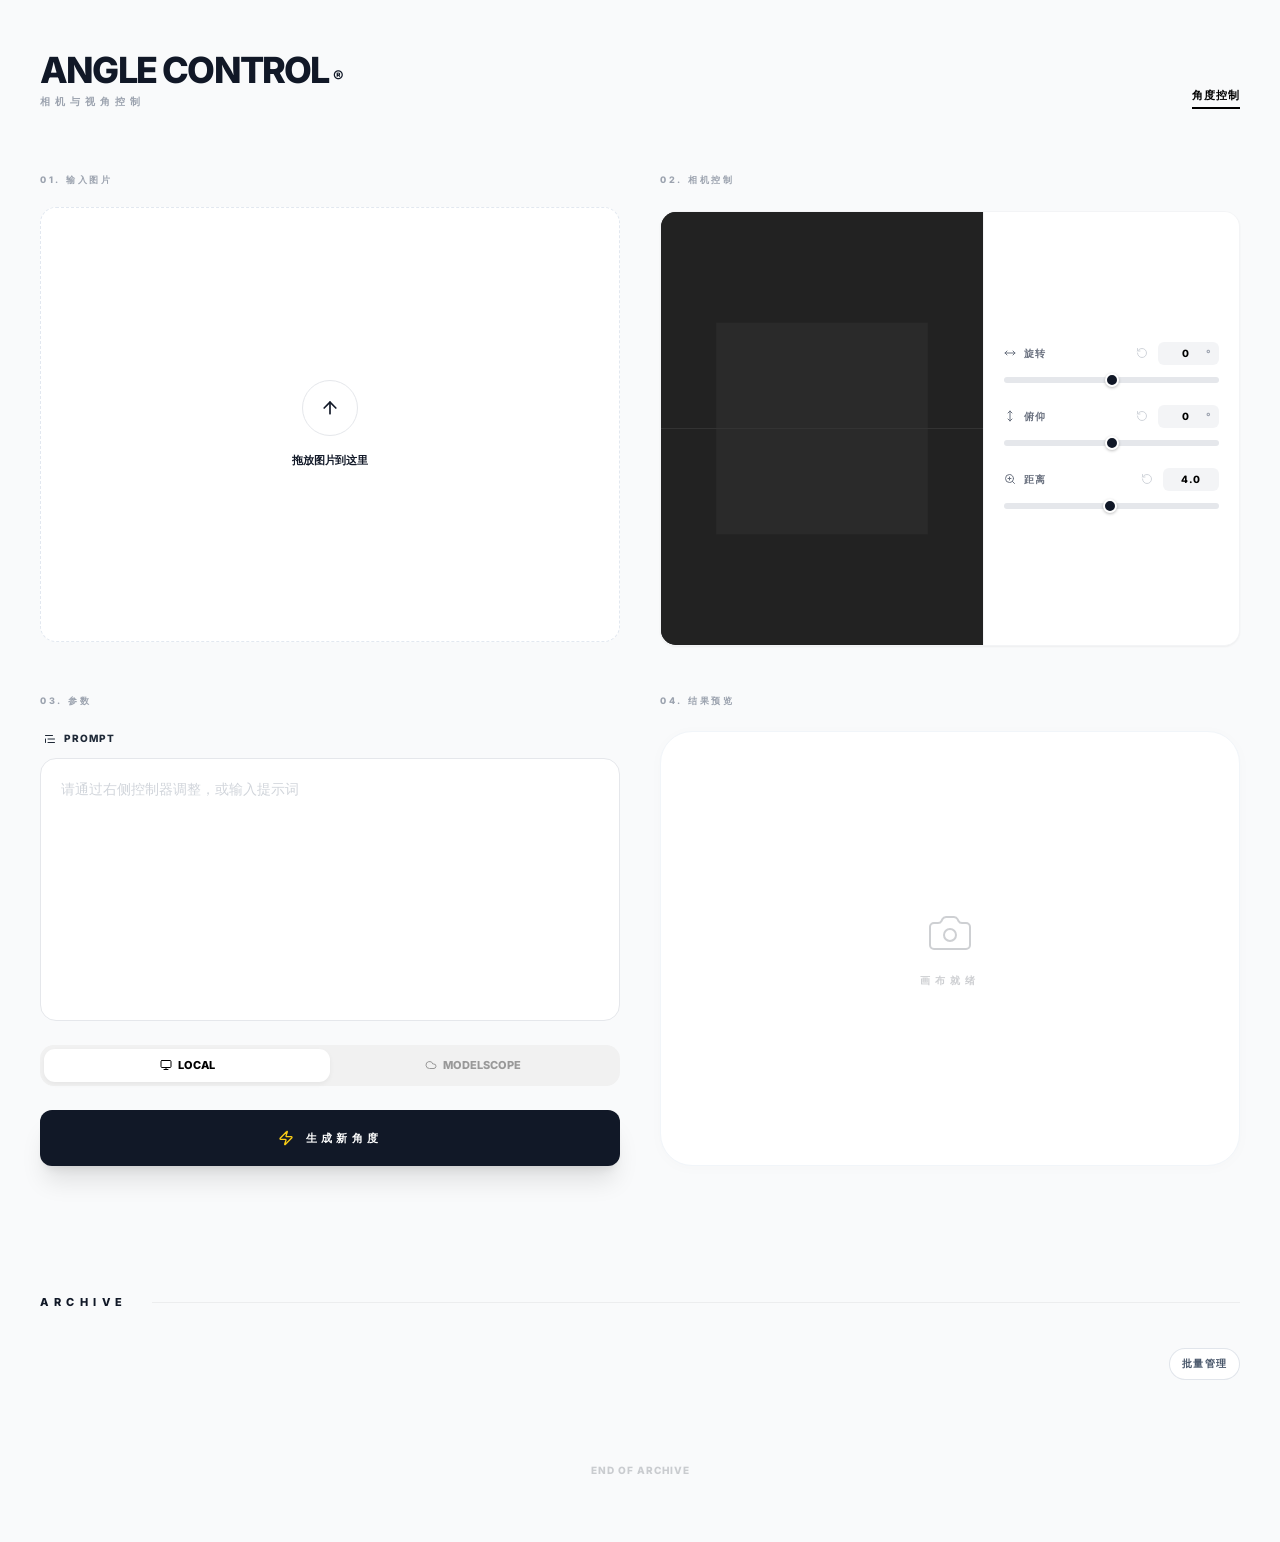
==== commit 2450ba1a: "修复bug 修复modelscope生成bug" ====
--- a/static/angle.html
+++ b/static/angle.html
@@ -17,21 +17,21 @@
             } catch(e) {}
         })();
     </script>
-    <script src="/static/vendor/js/tailwindcss-cdn.js?v=2026.05.22"></script>
-    <script src="/static/vendor/js/lucide.js?v=2026.05.22"></script>
-    <script src="/static/js/theme.js?v=2026.05.22"></script>
-    <script src="/static/js/i18n.js?v=2026.05.22"></script>
-    <script src="/static/js/image-preview.js?v=2026.05.22"></script>
-    <script src="/static/js/history-bulk-manager.js?v=2026.05.22"></script>
+    <script src="/static/vendor/js/tailwindcss-cdn.js?v=2026.06.04"></script>
+    <script src="/static/vendor/js/lucide.js?v=2026.06.04"></script>
+    <script src="/static/js/theme.js?v=2026.06.04"></script>
+    <script src="/static/js/i18n.js?v=2026.06.04"></script>
+    <script src="/static/js/image-preview.js?v=2026.06.04"></script>
+    <script src="/static/js/history-bulk-manager.js?v=2026.06.04"></script>
     <script type="importmap">
         {
             "imports": {
-                "three": "/static/vendor/js/three-0.160.0.module.js?v=2026.05.22"
+                "three": "/static/vendor/js/three-0.160.0.module.js?v=2026.06.04"
             }
         }
     </script>
     <style>
-        @import url('/static/vendor/css/fonts.css?v=2026.05.22');
+        @import url('/static/vendor/css/fonts.css?v=2026.06.04');
 
         :root {
             --accent: #111827;
@@ -224,8 +224,57 @@
             transition: transform 0.3s var(--easing);
             z-index: 1;
         }
+
+        /* 角度控制滑块：明/暗模式都保持清晰的轨道与滑块 */
+        #rotate-h, #rotate-v, #distance {
+            -webkit-appearance: none;
+            appearance: none;
+            background: #e5e7eb !important;
+            border-radius: 9999px;
+            outline: none;
+        }
+        #rotate-h::-webkit-slider-thumb,
+        #rotate-v::-webkit-slider-thumb,
+        #distance::-webkit-slider-thumb {
+            -webkit-appearance: none;
+            appearance: none;
+            width: 14px;
+            height: 14px;
+            border-radius: 50%;
+            background: #111827;
+            border: 2px solid #fff;
+            box-shadow: 0 1px 3px rgba(0, 0, 0, 0.25);
+            cursor: pointer;
+        }
+        #rotate-h::-moz-range-thumb,
+        #rotate-v::-moz-range-thumb,
+        #distance::-moz-range-thumb {
+            width: 14px;
+            height: 14px;
+            border-radius: 50%;
+            background: #111827;
+            border: 2px solid #fff;
+            cursor: pointer;
+        }
+        html.studio-theme-dark #rotate-h,
+        html.studio-theme-dark #rotate-v,
+        html.studio-theme-dark #distance {
+            background: #2a3444 !important;
+        }
+        html.studio-theme-dark #rotate-h::-webkit-slider-thumb,
+        html.studio-theme-dark #rotate-v::-webkit-slider-thumb,
+        html.studio-theme-dark #distance::-webkit-slider-thumb {
+            background: #d8dee9;
+            border-color: #0f141d;
+        }
+        html.studio-theme-dark #rotate-h::-moz-range-thumb,
+        html.studio-theme-dark #rotate-v::-moz-range-thumb,
+        html.studio-theme-dark #distance::-moz-range-thumb {
+            background: #d8dee9;
+            border-color: #0f141d;
+        }
     </style>
-    <link rel="stylesheet" href="/static/css/theme.css?v=2026.05.22">
+    <link rel="stylesheet" href="/static/css/theme.css?v=2026.06.04">
 </head>
 
 <body class="selection:bg-black selection:text-white">
@@ -904,19 +953,22 @@
         async function runCloudTask() {
             if (!uploadedFile) throw new Error("Please upload an image first");
 
-            // Get token from centralized management (Personal -> Global)
-            let token = localStorage.getItem('modelscope_api_token');
-            
-            if (!token) {
-                try {
-                    const res = await fetch('/api/config/token');
-                    if (res.ok) {
-                        const data = await res.json();
-                        if (data.token) token = data.token;
-                    }
-                } catch (e) {
-                    console.warn("Failed to fetch global token", e);
+            // Get token from centralized management (Global server token first, legacy localStorage fallback)
+            let token = '';
+            try {
+                const res = await fetch('/api/config/token');
+                if (res.ok) {
+                    const data = await res.json();
+                    if (data.token) token = data.token;
                 }
+            } catch (e) {
+                console.warn("Failed to fetch global token", e);
+            }
+            if (token) {
+                // 自愈：清掉可能过期的旧版本地 Token，避免覆盖服务端有效 Token
+                try { localStorage.removeItem('modelscope_api_token'); } catch (e) { }
+            } else {
+                token = localStorage.getItem('modelscope_api_token') || '';
             }
 
             if (!token) {
